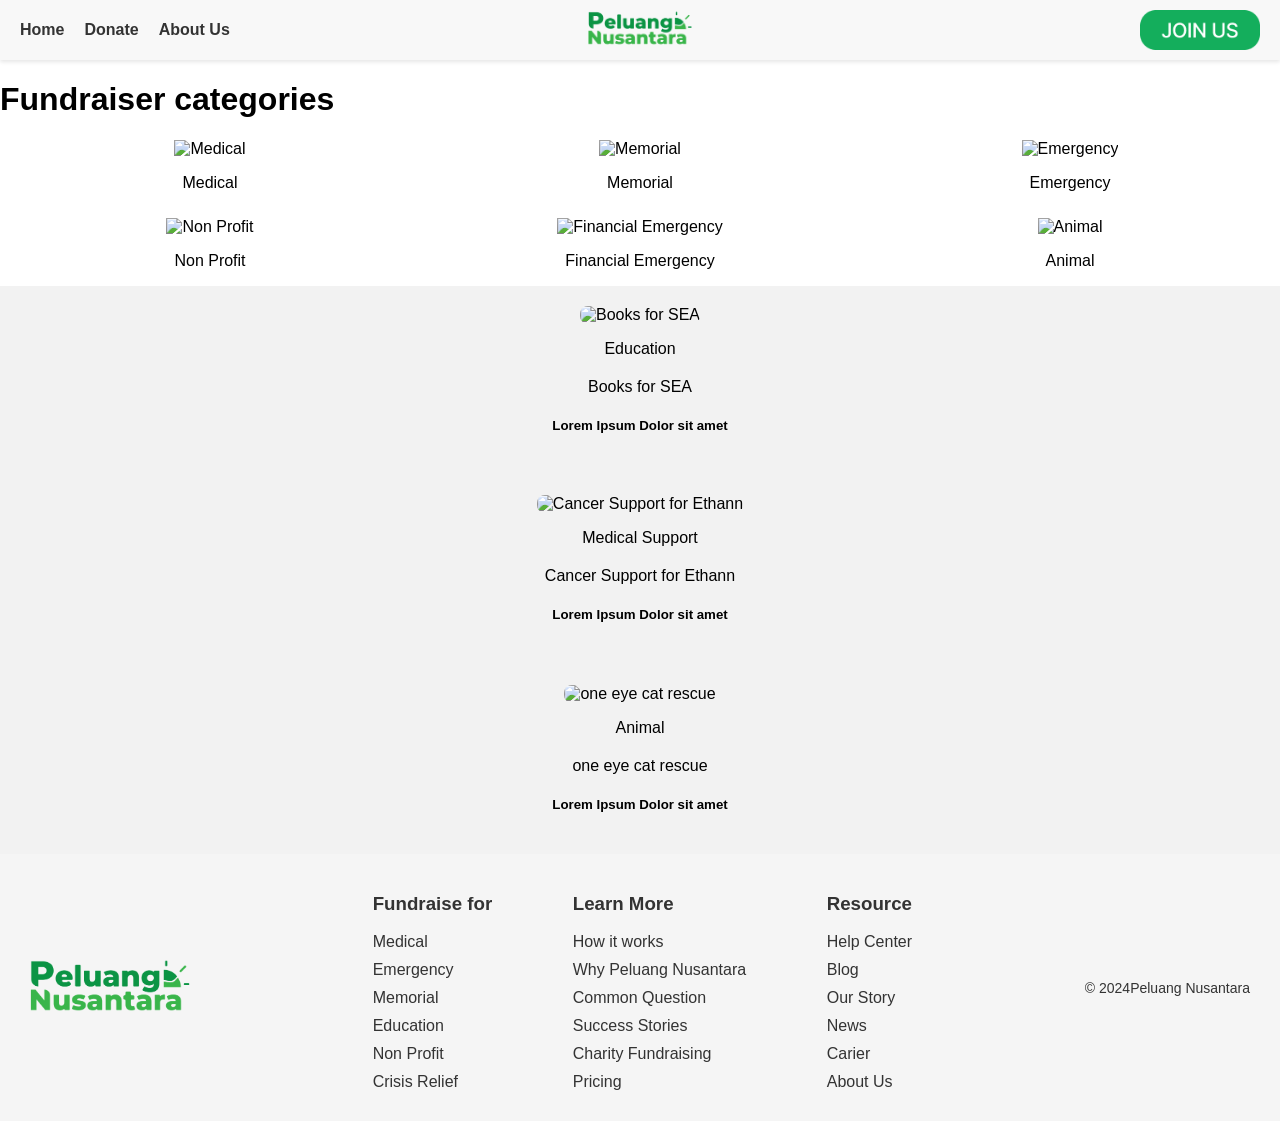
==== html/donationmenu.html @ ef3d56e9 "html pt 2" ====
<!DOCTYPE html>
<html lang="en">

<head>
  <meta charset="UTF-8">
  <meta name="viewport" content="width=device-width, initial-scale=1.0">
  <title>Donation Menu</title>
  <link rel="stylesheet" href="../css/navbar.css">
  <link rel="stylesheet" href="../css/donationmenu.css">
  <link rel="stylesheet" href="../css/footer-atass.css">
  <link rel="stylesheet" href="../css/footer-bawah.css">
</head>

<body>
  <header>
    <nav>
      <ul>
        <li><a href="../html/home.html">Home</a></li>
        <li><a href="../html/donationmenu.html">Donate</a></li>
        <li><a href="#">About Us</a></li>
        <!-- <li><a href="#">Contact</a></li> -->
      </ul>
    </nav>
    <div class="mylogo"><img src="../assets/logo.png" alt=""></div>
    <a href="../html/register.html" class="joinuss"><img src="../assets/join-us.png" alt=""></a>
  </header>
  <h1>Fundraiser categories</h1>
  <div class="grid-container">
    <div class="grid-item">
      <img src="https://i.imgur.com/l2uK05x.jpg" alt="Medical">
      <p>Medical</p>
    </div>
    <div class="grid-item">
      <img src="https://i.imgur.com/1Dq2t0M.jpg" alt="Memorial">
      <p>Memorial</p>
    </div>
    <div class="grid-item">
      <img src="https://i.imgur.com/5W7n5Qj.jpg" alt="Emergency">
      <p>Emergency</p>
    </div>
    <div class="grid-item">
      <img src="https://i.imgur.com/2W4L2oW.jpg" alt="Non Profit">
      <p>Non Profit</p>
    </div>
    <div class="grid-item">
      <img src="https://i.imgur.com/wT61q2d.jpg" alt="Financial Emergency">
      <p>Financial Emergency</p>
    </div>
    <div class="grid-item">
      <img src="https://i.imgur.com/y648w6A.jpg" alt="Animal">
      <p>Animal</p>
    </div>
  </div>
  <div class="container">
    <div class="section">
      <img src="https://www.pinterest.com/pin/305963368438041271/" alt="Books for SEA">
      <p>Education</p>
      <p>Books for SEA</p>
      <h5>Lorem Ipsum Dolor sit amet</h5>
    </div>
    <div class="section">
      <img src="https://www.vergara.law/wp-content/uploads/2020/11/immigration.png" alt="Cancer Support for Ethann">
      <p>Medical Support</p>
      <p>Cancer Support for Ethann</p>
      <h5>Lorem Ipsum Dolor sit amet</h5>
    </div>
    <div class="section">
      <img
        src="https://i0.wp.com/zenkittyworld.com/wp-content/uploads/2023/12/pexels-engin-akyurt-14096854.jpg?w=1280&ssl=1"
        alt="one eye cat rescue">
      <p>Animal</p>
      <p>one eye cat rescue</p>
      <h5>Lorem Ipsum Dolor sit amet</h5>
    </div>
  </div>
  <footer class="footer">
    <div class="footer-logo">
      <div class="mylogo-footer"><img src="../assets/logo.png" alt="Peluang Nusantara Logo"></div>
    </div>
    <div class="footer-nav">
      <div>
        <h3>Fundraise for</h3>
        <ul>
          <li><a href="#">Medical</a></li>
          <li><a href="#">Emergency</a></li>
          <li><a href="#">Memorial</a></li>
          <li><a href="#">Education</a></li>
          <li><a href="#">Non Profit</a></li>
          <li><a href="#">Crisis Relief</a></li>
        </ul>
      </div>
      <div>
        <h3>Learn More</h3>
        <ul>
          <li><a href="#">How it works</a></li>
          <li><a href="#">Why Peluang Nusantara</a></li>
          <li><a href="#">Common Question</a></li>
          <li><a href="#">Success Stories</a></li>
          <li><a href="#">Charity Fundraising</a></li>
          <li><a href="#">Pricing</a></li>
        </ul>
      </div>
      <div>
        <h3>Resource</h3>
        <ul>
          <li><a href="#">Help Center</a></li>
          <li><a href="#">Blog</a></li>
          <li><a href="#">Our Story</a></li>
          <li><a href="#">News</a></li>
          <li><a href="#">Carier</a></li>
          <li><a href="#">About Us</a></li>
        </ul>
      </div>
    </div>
    <div class="footer-links">
      <a href="#">© 2024Peluang Nusantara</a>
      <!-- <a href="#">Terms</a>
      <a href="#">Privacy Notice</a>
      <a href="#">Legal</a>
      <a href="#">Accessibility Statement</a>
      <a href="#">Your Privacy Cookies</a> -->
    </div>
  </footer>
</body>

</html>
---- css/navbar.css ----
body {
  margin: 0;
  font-family: sans-serif;
}

header {
  display: flex;
  justify-content: space-between;
  align-items: center;
  padding: 10px 20px;
  background-color: #f8f8f8;
  box-shadow: 0px 2px 4px rgba(0, 0, 0, 0.1);
}

nav ul {
  display: flex;
  list-style-type: none;
  padding: 0;
  margin: 0;
}

nav ul li {
  margin-right: 20px;
}

nav ul li a {
  text-decoration: none;
  color: #333;
  font-weight: bold;
  transition: color 0.3s ease;
}

nav ul li a:hover {
  color: #007BFF;
}

.mylogo {
  position: absolute;
  left: 50%;
  transform: translateX(-50%);
}

.mylogo img {
  max-height: 50px;
}

.joinuss {
  display: flex;
  align-items: center;
}

.joinuss img {
  max-height: 40px;
  transition: transform 0.3s ease;
}

.joinuss img:hover {
  transform: scale(1.1);
}
---- css/donationmenu.css ----
body {
    font-family: sans-serif;
}
  
.grid-container {
    display: grid;
    grid-template-columns: repeat(3, 1fr);
    gap: 10px;  
}
  
.grid-item {
    text-align: center;
}
  
img {
    max-width: 100%;
    height: auto;
}

.container {
    display: flex;
    flex-direction: column;
    align-items: center;
  }

  .section {
    width: 100%;
    padding: 20px;
    text-align: center;
    background-color: #f2f2f2;
  }

  .section img {
    width: 100%;
    height: auto;
    border-radius: 8px;
  }

  .section h2 {
    margin-top: 10px;
    margin-bottom: 5px;
  }

  .section p {
    margin-bottom: 20px;
  }

  .button {
    background-color: #4CAF50;
    color: white;
    padding: 10px 20px;
    border: none;
    border-radius: 4px;
    cursor: pointer;
  }

  .button:hover {
    background-color: #45a049;
  }
---- css/footer-atass.css ----
.footer {
    display: flex;
    justify-content: space-between;
    align-items: center;
    padding: 20px;
    background-color: #f5f5f5;
    color: #333;
}

.footer-logo {
    display: flex;
    align-items: center;
}

.footer-logo img {
    width: 180px;
    height: auto;
    margin-right: 10px;
}

.footer-nav {
    display: flex;
    justify-content: space-around;
    width: 50%;
}

.footer-nav ul {
    list-style: none;
    padding: 0;
    margin: 0;
}

.footer-nav li {
    margin-bottom: 10px;
}

.footer-nav a {
    color: #333;
    text-decoration: none;
}

.footer-nav a:hover {
    text-decoration: underline;
}
---- css/footer-bawah.css ----
/* Footer Links */
.footer-links {
  display: flex;
  justify-content: space-between;
  align-items: center;
  margin-top: 20px;
  margin-bottom: 20px;
}

.footer-links a {
  color: #333;
  text-decoration: none;
  font-size: 14px;
  font-weight: 400;
  margin: -10px 10px;
}

.footer-links a:hover {
  text-decoration: underline;
}
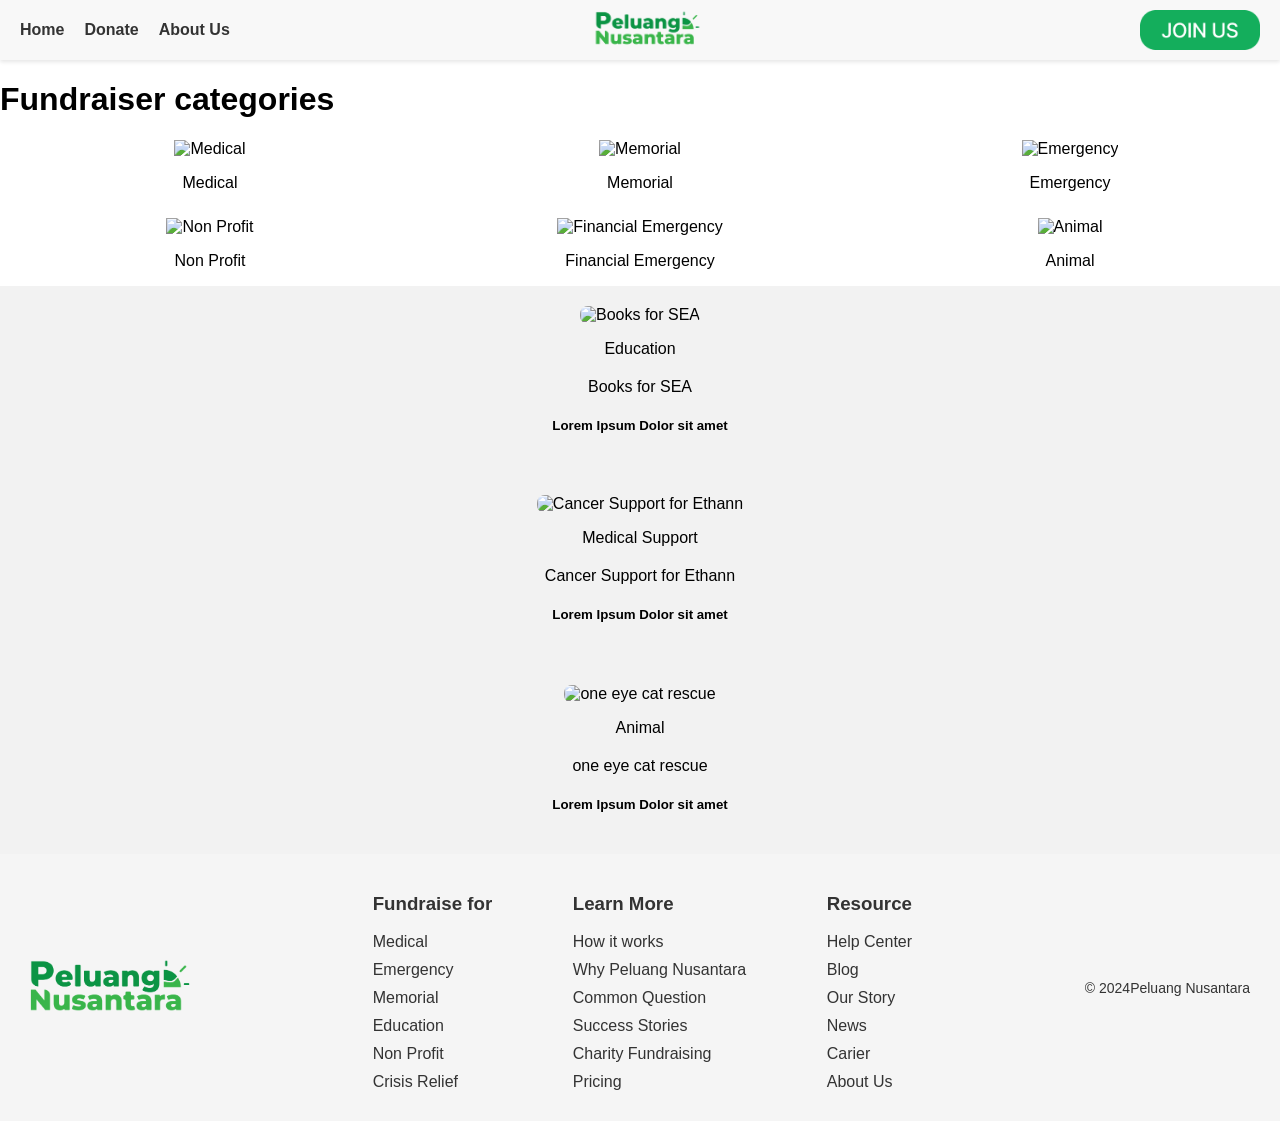
==== commit 09a3f1a2: "Update: Added More Routings to Make Navigations Easier" ====
--- a/html/donationmenu.html
+++ b/html/donationmenu.html
@@ -21,7 +21,9 @@
         <!-- <li><a href="#">Contact</a></li> -->
       </ul>
     </nav>
-    <div class="mylogo"><img src="../assets/logo.png" alt=""></div>
+    <a href="../html/home.html">
+      <div class="mylogo"><img src="../assets/logo.png" alt=""></div>
+    </a>
     <a href="../html/register.html" class="joinuss"><img src="../assets/join-us.png" alt=""></a>
   </header>
   <h1>Fundraiser categories</h1>
@@ -81,12 +83,12 @@
       <div>
         <h3>Fundraise for</h3>
         <ul>
-          <li><a href="#">Medical</a></li>
-          <li><a href="#">Emergency</a></li>
-          <li><a href="#">Memorial</a></li>
-          <li><a href="#">Education</a></li>
-          <li><a href="#">Non Profit</a></li>
-          <li><a href="#">Crisis Relief</a></li>
+          <li><a href="../html/donationinti.html">Medical</a></li>
+          <li><a href="../html/donationinti.html">Emergency</a></li>
+          <li><a href="../html/donationinti.html">Memorial</a></li>
+          <li><a href="../html/donationinti.html">Education</a></li>
+          <li><a href="../html/donationinti.html">Non Profit</a></li>
+          <li><a href="../html/donationinti.html">Crisis Relief</a></li>
         </ul>
       </div>
       <div>
--- a/css/navbar.css
+++ b/css/navbar.css
@@ -36,8 +36,9 @@
 
 .mylogo {
   position: absolute;
-  left: 50%;
+  left: 46%;
   transform: translateX(-50%);
+  transform: translateY(-50%);
 }
 
 .mylogo img {
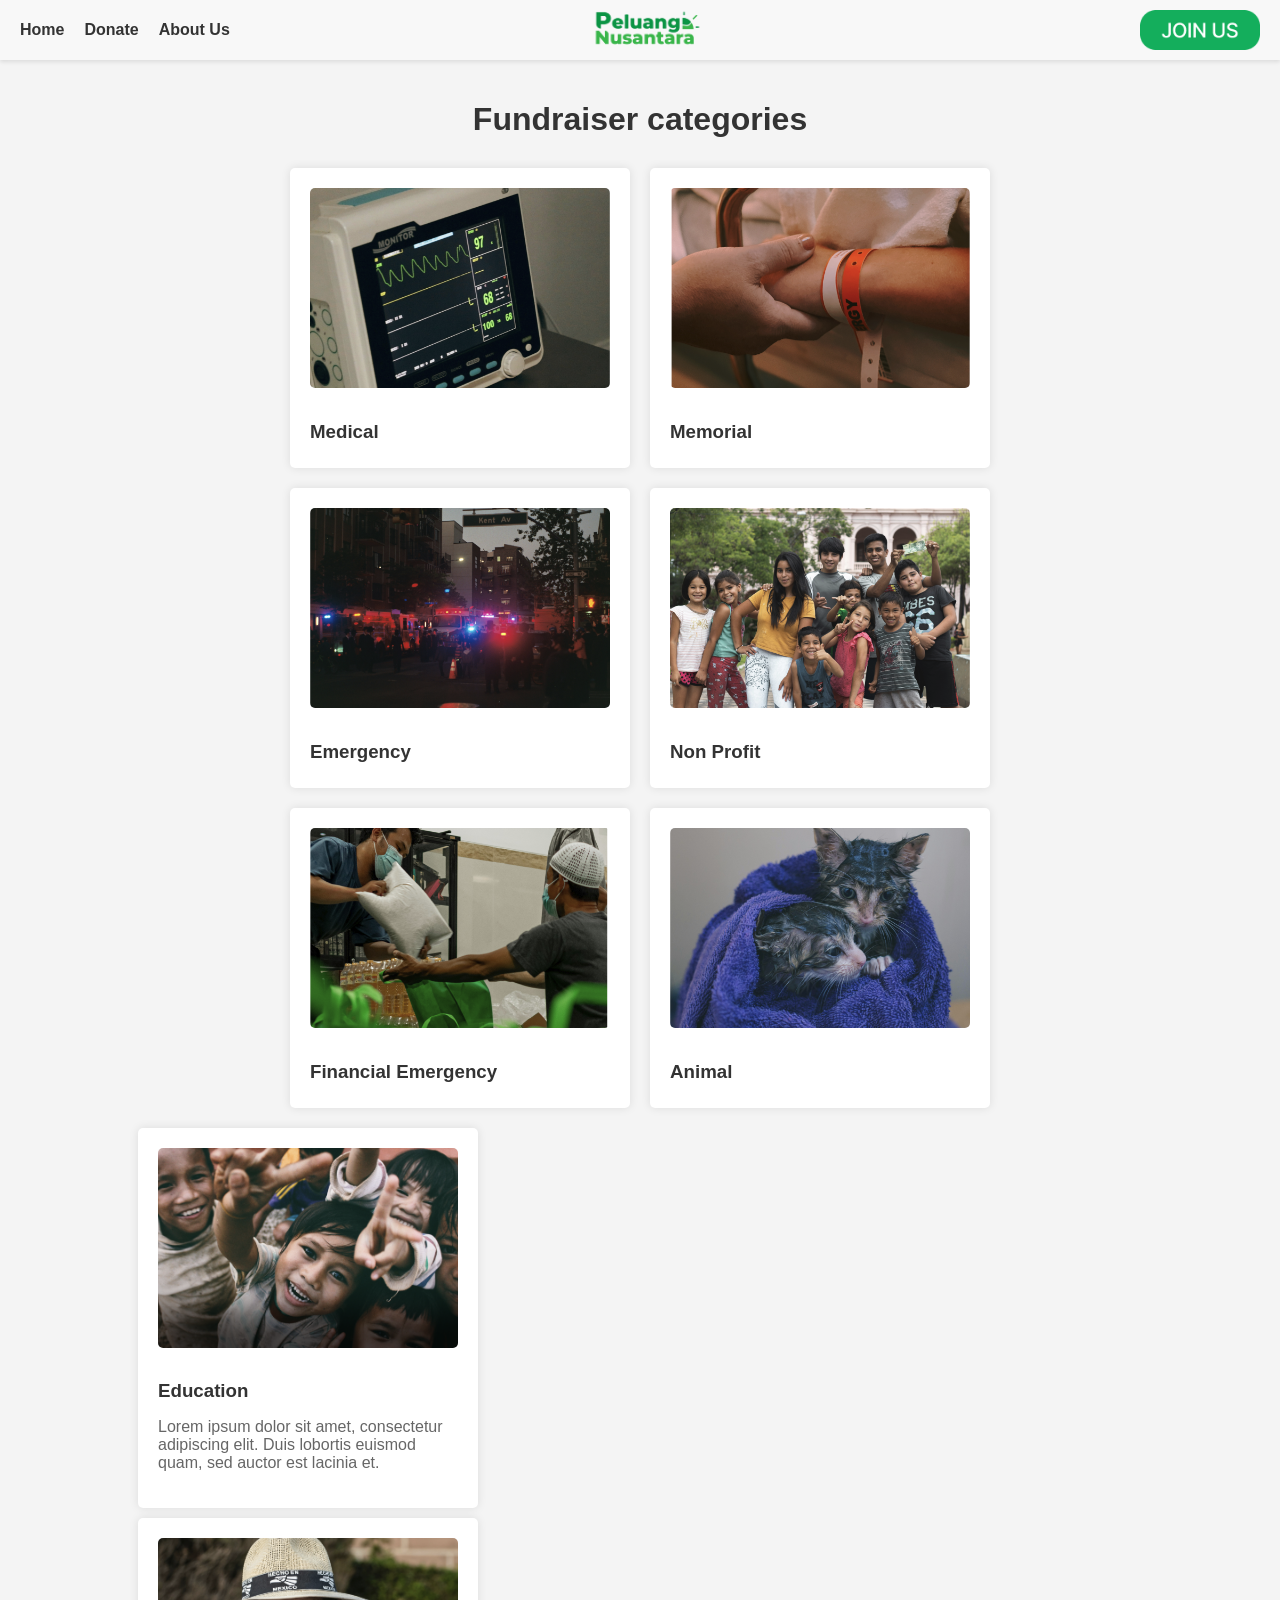
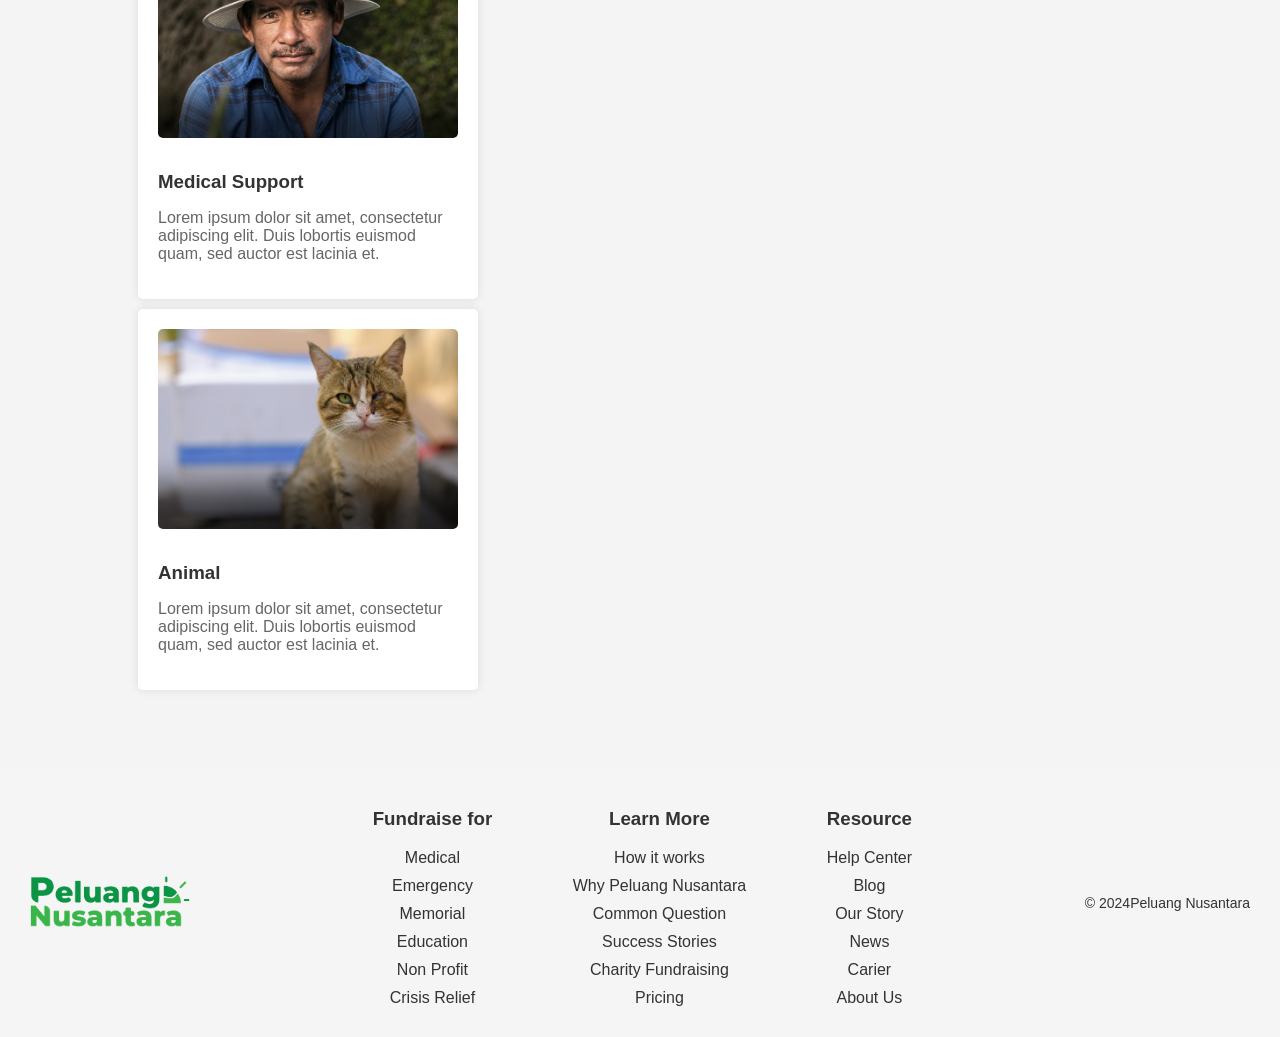
==== commit 49c1fcc0: "Update: added donation pages" ====
--- a/html/donationmenu.html
+++ b/html/donationmenu.html
@@ -1,10 +1,10 @@
 <!DOCTYPE html>
-<html lang="en">
+<html>
 
 <head>
   <meta charset="UTF-8">
   <meta name="viewport" content="width=device-width, initial-scale=1.0">
-  <title>Donation Menu</title>
+  <title>Peluang Nusantara - Home</title>
   <link rel="stylesheet" href="../css/navbar.css">
   <link rel="stylesheet" href="../css/donationmenu.css">
   <link rel="stylesheet" href="../css/footer-atass.css">
@@ -26,55 +26,91 @@
     </a>
     <a href="../html/register.html" class="joinuss"><img src="../assets/join-us.png" alt=""></a>
   </header>
-  <h1>Fundraiser categories</h1>
-  <div class="grid-container">
-    <div class="grid-item">
-      <img src="https://i.imgur.com/l2uK05x.jpg" alt="Medical">
-      <p>Medical</p>
+
+  <div class="container">
+    <h1>Fundraiser categories</h1>
+    <div class="categories">
+      <div class="category">
+        <a href="donationinti.html">
+          <img src="../assets/medical.png" alt="Medical">
+          <h3>Medical</h3>
+          <!-- <p>Lorem ipsum dolor sit amet, consectetur adipiscing elit. Duis lobortis euismod quam, sed auctor est lacinia
+            et.</p> -->
+        </a>
+      </div>
+      <div class="category">
+        <a href="donationinti.html">
+          <img src="../assets/memorial.png" alt="Memorial">
+          <h3>Memorial</h3>
+          <!-- <p>Lorem ipsum dolor sit amet, consectetur adipiscing elit. Duis lobortis euismod quam, sed auctor est lacinia
+            et.</p> -->
+        </a>
+      </div>
+      <div class="category">
+        <a href="donationinti.html">
+          <img src="../assets/emergency.png" alt="Emergency">
+          <h3>Emergency</h3>
+          <!-- <p>Lorem ipsum dolor sit amet, consectetur adipiscing elit. Duis lobortis euismod quam, sed auctor est lacinia
+            et.</p> -->
+        </a>
+      </div>
+      <div class="category">
+        <a href="donationinti.html">
+          <img src="../assets/nonprofit.png" alt="Non Profit">
+          <h3>Non Profit</h3>
+          <!-- <p>Lorem ipsum dolor sit amet, consectetur adipiscing elit. Duis lobortis euismod quam, sed auctor est lacinia
+            et.</p> -->
+        </a>
+      </div>
+      <div class="category">
+        <a href="donationinti.html">
+          <img src="../assets/finanEmer.png" alt="Financial Emergency">
+          <h3>Financial Emergency</h3>
+          <!-- <p>Lorem ipsum dolor sit amet, consectetur adipiscing elit. Duis lobortis euismod quam, sed auctor est lacinia
+            et.</p> -->
+        </a>
+      </div>
+      <div class="category">
+        <a href="donationinti.html">
+          <img src="../assets/animal.png" alt="Animal">
+          <h3>Animal</h3>
+          <!-- <p>Lorem ipsum dolor sit amet, consectetur adipiscing elit. Duis lobortis euismod quam, sed auctor est lacinia
+            et.</p> -->
+        </a>
+      </div>
     </div>
-    <div class="grid-item">
-      <img src="https://i.imgur.com/1Dq2t0M.jpg" alt="Memorial">
-      <p>Memorial</p>
-    </div>
-    <div class="grid-item">
-      <img src="https://i.imgur.com/5W7n5Qj.jpg" alt="Emergency">
-      <p>Emergency</p>
-    </div>
-    <div class="grid-item">
-      <img src="https://i.imgur.com/2W4L2oW.jpg" alt="Non Profit">
-      <p>Non Profit</p>
-    </div>
-    <div class="grid-item">
-      <img src="https://i.imgur.com/wT61q2d.jpg" alt="Financial Emergency">
-      <p>Financial Emergency</p>
-    </div>
-    <div class="grid-item">
-      <img src="https://i.imgur.com/y648w6A.jpg" alt="Animal">
-      <p>Animal</p>
+
+    <div class="lower-container">
+      <div class="category">
+        <a href="information.html">
+          <img src="../assets/education.png" alt="Education">
+          <h3>Education</h3>
+          <p>Lorem ipsum dolor sit amet, consectetur adipiscing elit. Duis lobortis euismod quam, sed auctor est lacinia
+            et.
+          </p>
+        </a>
+      </div>
+      <div class="category">
+        <a href="information.html">
+          <img src="../assets/medSup.png" alt="Medical Support">
+          <h3>Medical Support</h3>
+          <p>Lorem ipsum dolor sit amet, consectetur adipiscing elit. Duis lobortis euismod quam, sed auctor est lacinia
+            et.
+          </p>
+        </a>
+      </div>
+      <div class="category">
+        <a href="information.html">
+          <img src="../assets/oneEyeCat.png" alt="Animal one eye cat rescue">
+          <h3>Animal</h3>
+          <p>Lorem ipsum dolor sit amet, consectetur adipiscing elit. Duis lobortis euismod quam, sed auctor est lacinia
+            et.
+          </p>
+        </a>
+      </div>
     </div>
   </div>
-  <div class="container">
-    <div class="section">
-      <img src="https://www.pinterest.com/pin/305963368438041271/" alt="Books for SEA">
-      <p>Education</p>
-      <p>Books for SEA</p>
-      <h5>Lorem Ipsum Dolor sit amet</h5>
-    </div>
-    <div class="section">
-      <img src="https://www.vergara.law/wp-content/uploads/2020/11/immigration.png" alt="Cancer Support for Ethann">
-      <p>Medical Support</p>
-      <p>Cancer Support for Ethann</p>
-      <h5>Lorem Ipsum Dolor sit amet</h5>
-    </div>
-    <div class="section">
-      <img
-        src="https://i0.wp.com/zenkittyworld.com/wp-content/uploads/2023/12/pexels-engin-akyurt-14096854.jpg?w=1280&ssl=1"
-        alt="one eye cat rescue">
-      <p>Animal</p>
-      <p>one eye cat rescue</p>
-      <h5>Lorem Ipsum Dolor sit amet</h5>
-    </div>
-  </div>
+
   <footer class="footer">
     <div class="footer-logo">
       <div class="mylogo-footer"><img src="../assets/logo.png" alt="Peluang Nusantara Logo"></div>
@@ -117,10 +153,10 @@
     <div class="footer-links">
       <a href="#">© 2024Peluang Nusantara</a>
       <!-- <a href="#">Terms</a>
-      <a href="#">Privacy Notice</a>
-      <a href="#">Legal</a>
-      <a href="#">Accessibility Statement</a>
-      <a href="#">Your Privacy Cookies</a> -->
+            <a href="#">Privacy Notice</a>
+            <a href="#">Legal</a>
+            <a href="#">Accessibility Statement</a>
+            <a href="#">Your Privacy Cookies</a> -->
     </div>
   </footer>
 </body>
--- a/css/donationmenu.css
+++ b/css/donationmenu.css
@@ -1,59 +1,109 @@
 body {
-    font-family: sans-serif;
-}
-  
-.grid-container {
-    display: grid;
-    grid-template-columns: repeat(3, 1fr);
-    gap: 10px;  
-}
-  
-.grid-item {
-    text-align: center;
-}
-  
-img {
-    max-width: 100%;
-    height: auto;
+  font-family: Arial, Helvetica, sans-serif;
+  background-color: #f4f4f4;
 }
 
 .container {
-    display: flex;
-    flex-direction: column;
-    align-items: center;
-  }
+  width: 80%;
+  margin: 0 auto;
+  padding: 20px;
+}
 
-  .section {
-    width: 100%;
-    padding: 20px;
-    text-align: center;
-    background-color: #f2f2f2;
-  }
+h1 {
+  text-align: center;
+  margin-bottom: 20px;
+  color: #333;
+}
 
-  .section img {
-    width: 100%;
-    height: auto;
-    border-radius: 8px;
-  }
+.categories {
+  display: flex;
+  justify-content: center;
+  flex-wrap: wrap;
+}
 
-  .section h2 {
-    margin-top: 10px;
-    margin-bottom: 5px;
-  }
+.category {
+  width: 300px;
+  margin: 10px;
+  padding: 20px;
+  background-color: #fff;
+  border-radius: 5px;
+  box-shadow: 0px 0px 10px rgba(0, 0, 0, 0.1);
+}
 
-  .section p {
-    margin-bottom: 20px;
-  }
+.category img {
+  width: 100%;
+  height: 200px;
+  object-fit: cover;
+  border-radius: 5px;
+  margin-bottom: 10px;
+}
 
-  .button {
-    background-color: #4CAF50;
-    color: white;
-    padding: 10px 20px;
-    border: none;
-    border-radius: 4px;
-    cursor: pointer;
-  }
+.category h3 {
+  margin-bottom: 5px;
+  color: #333;
+}
 
-  .button:hover {
-    background-color: #45a049;
-  }+.category a {
+  text-decoration: none;
+}
+
+.category p {
+  color: #666;
+}
+
+.button {
+  display: block;
+  width: 150px;
+  padding: 10px;
+  margin: 20px auto;
+  background-color: #008CBA;
+  color: #fff;
+  text-align: center;
+  text-decoration: none;
+  display: inline-block;
+  font-size: 16px;
+  border-radius: 5px;
+}
+
+.button:hover {
+  background-color: #0077cc;
+}
+
+footer {
+  background-color: #333;
+  color: #fff;
+  padding: 20px;
+  text-align: center;
+  margin-top: 50px;
+}
+
+footer a {
+  color: #fff;
+  text-decoration: none;
+}
+
+footer a:hover {
+  text-decoration: underline;
+}
+
+.logo {
+  display: inline-block;
+  margin-right: 20px;
+}
+
+.nav {
+  display: flex;
+  justify-content: flex-end;
+  align-items: center;
+  margin-bottom: 20px;
+}
+
+.nav a {
+  color: #fff;
+  text-decoration: none;
+  margin-left: 20px;
+}
+
+.nav a:hover {
+  text-decoration: underline;
+}
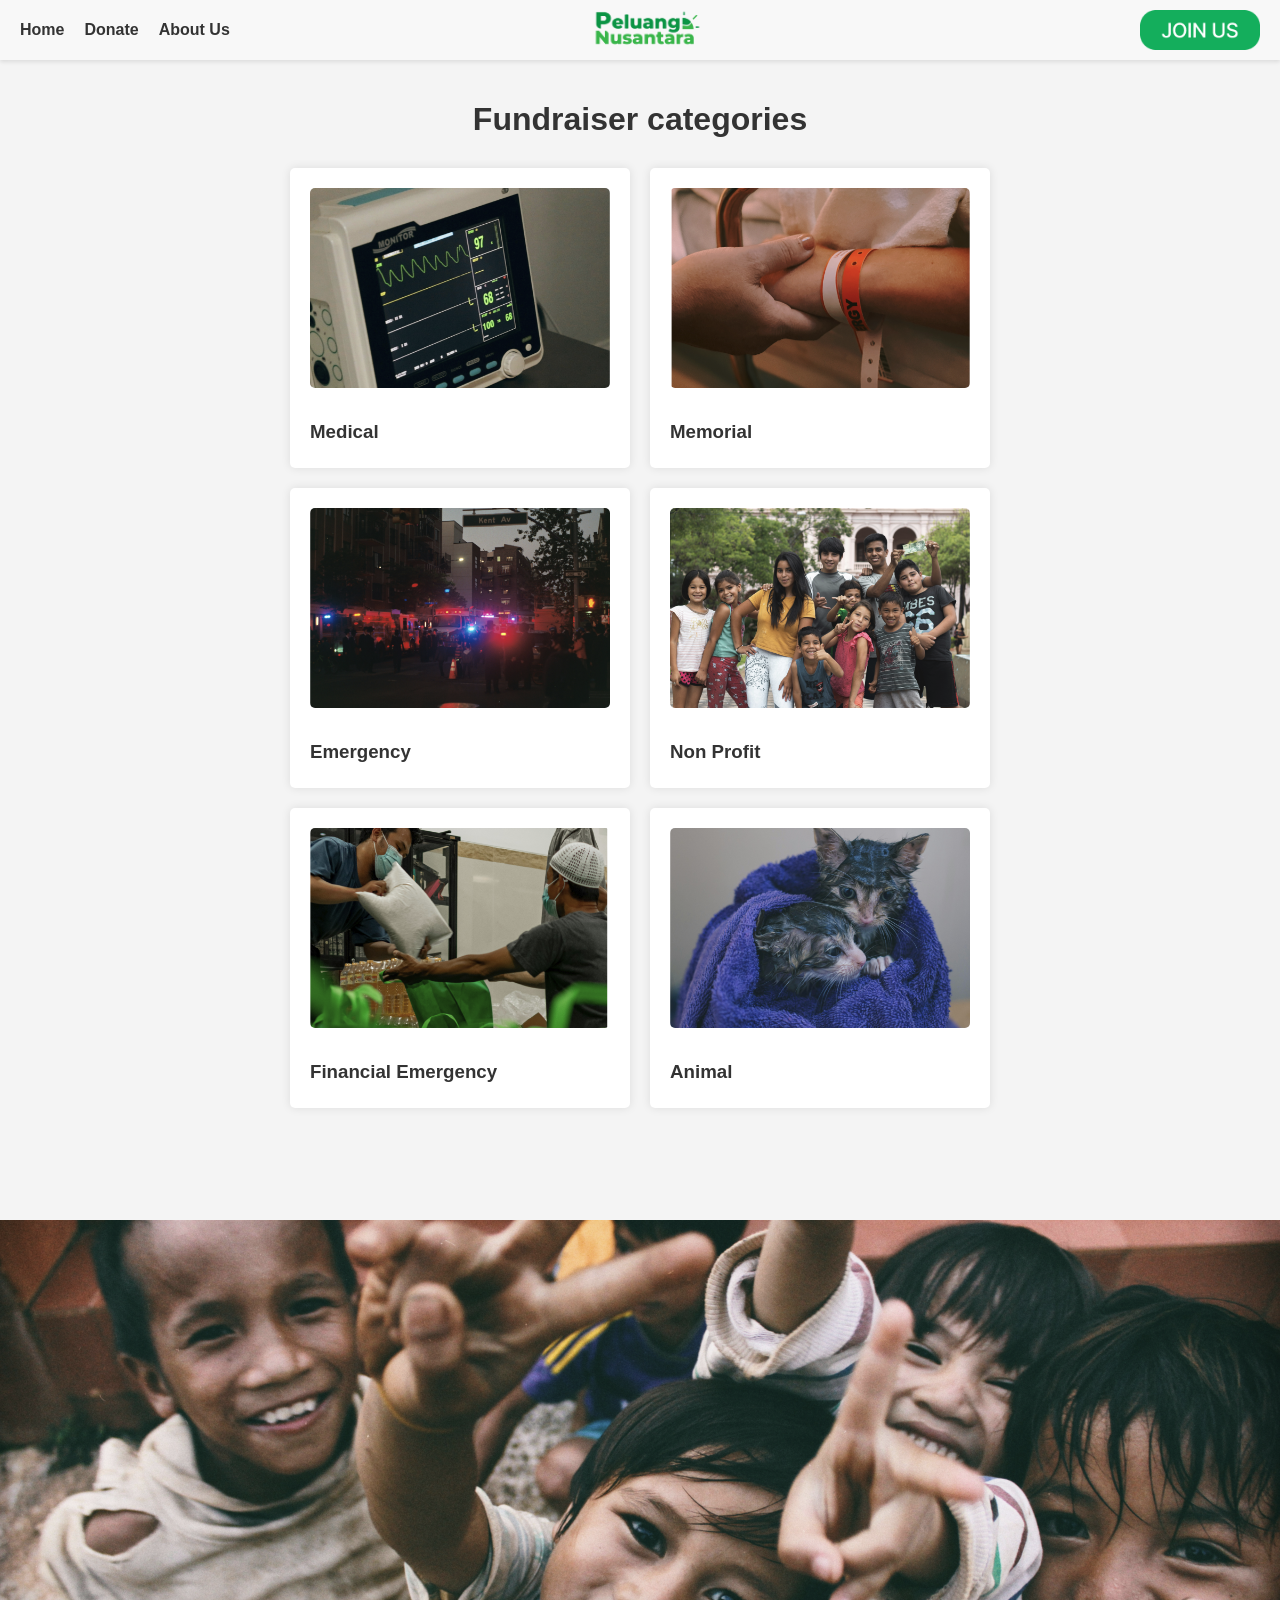
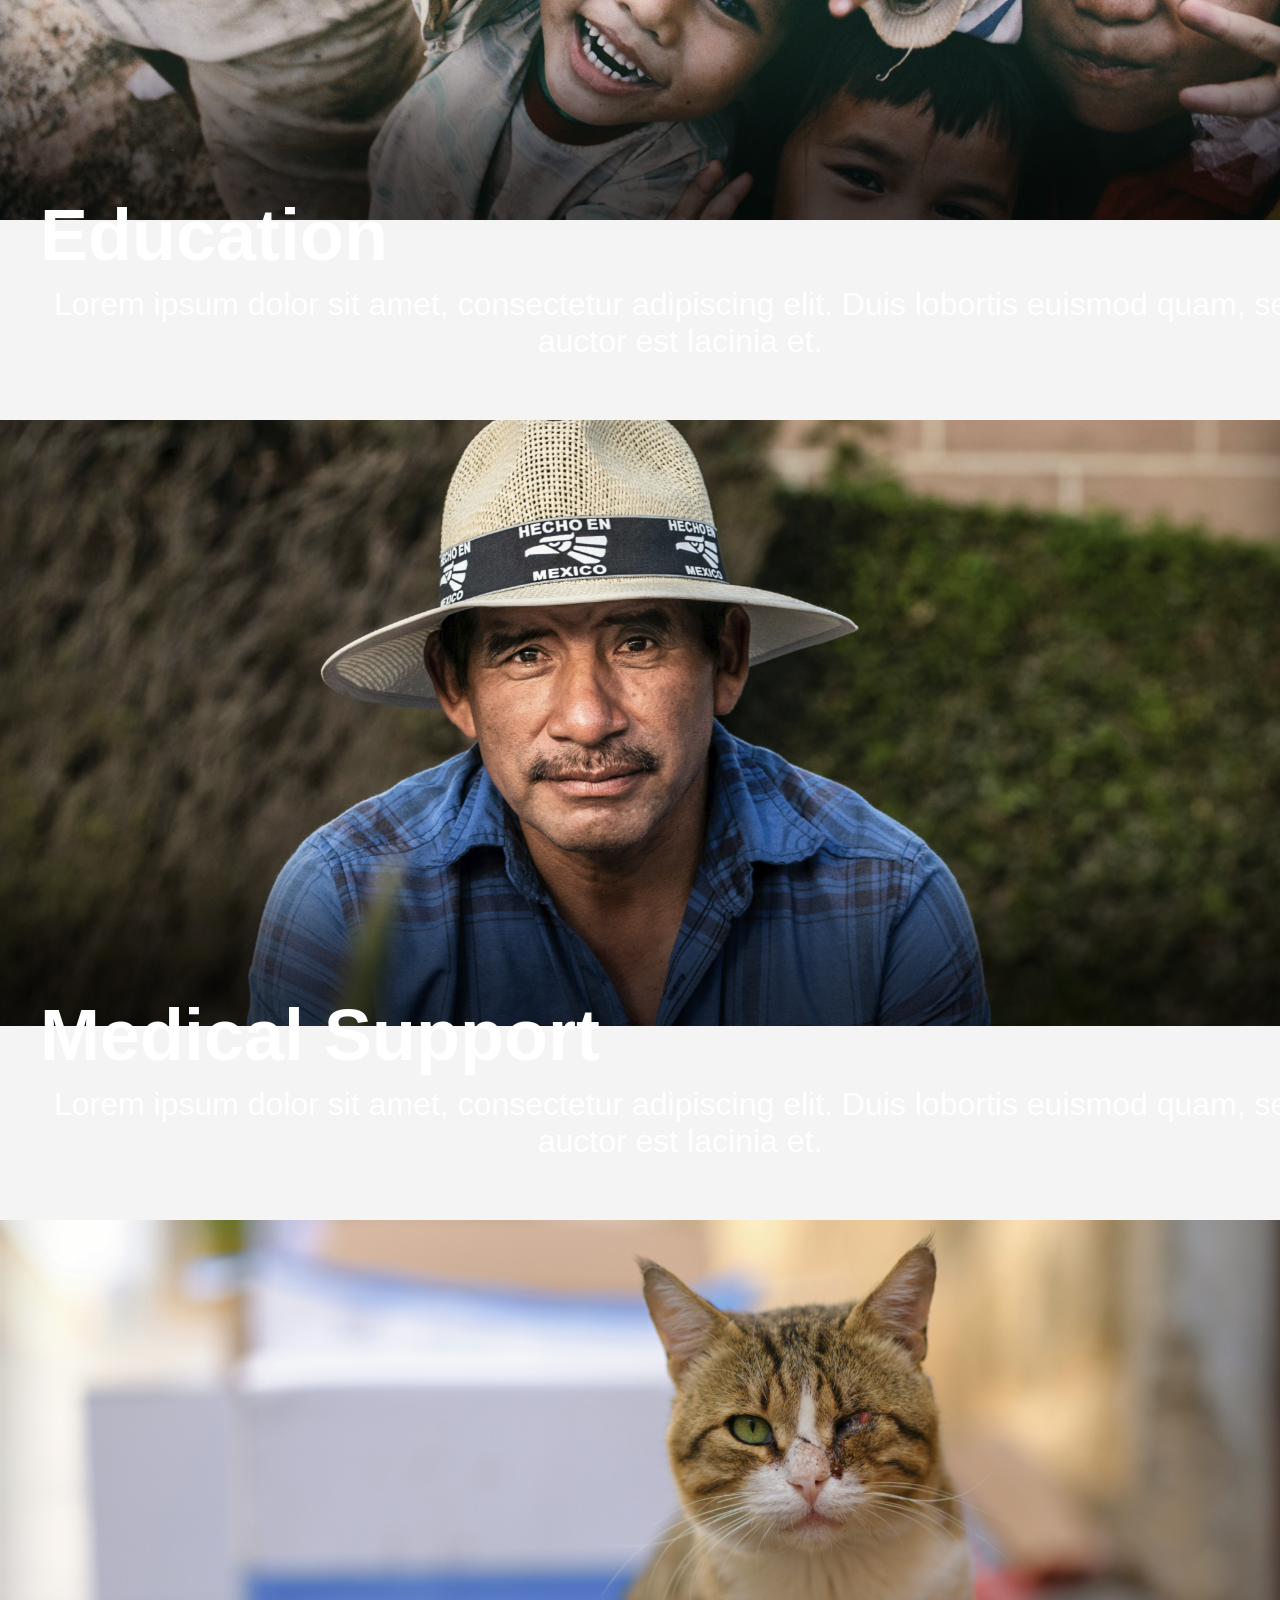
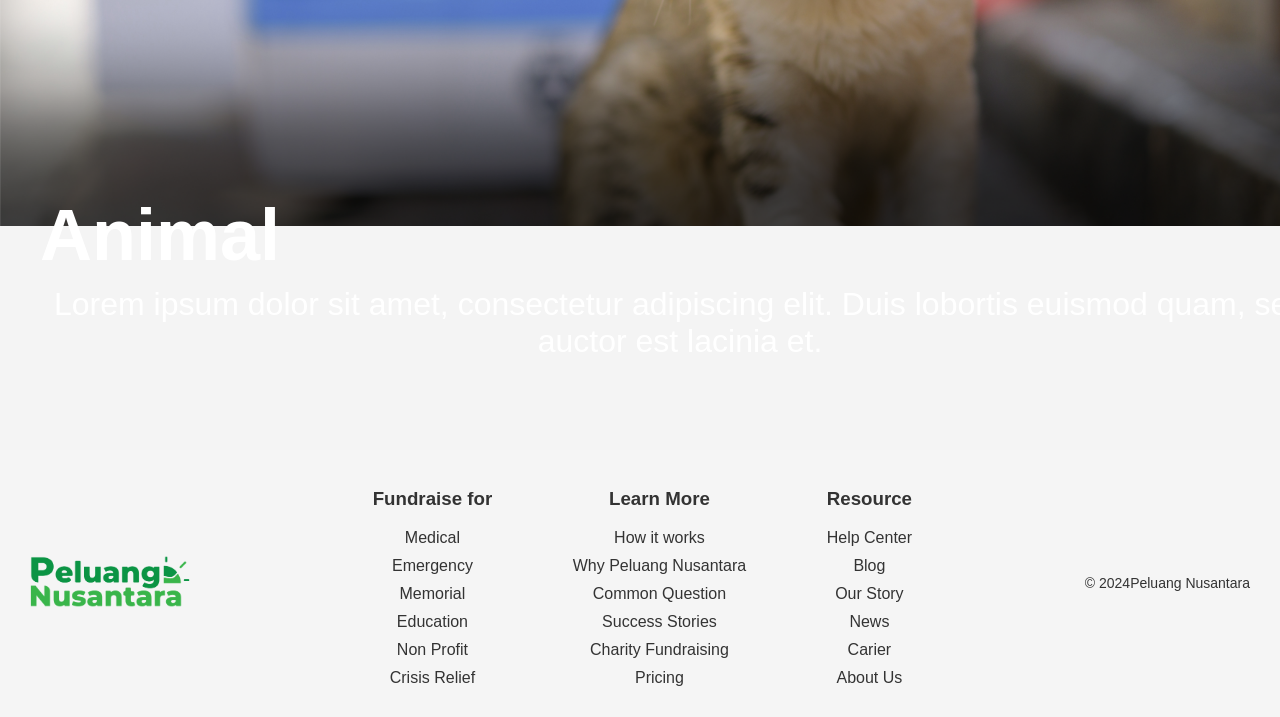
==== commit 4e402803: "Update: polishing the websites look" ====
--- a/html/donationmenu.html
+++ b/html/donationmenu.html
@@ -79,35 +79,41 @@
         </a>
       </div>
     </div>
+  </div>
 
-    <div class="lower-container">
-      <div class="category">
-        <a href="information.html">
-          <img src="../assets/education.png" alt="Education">
+  <div class="lower-container">
+    <div class="lower-category">
+      <a href="information.html">
+        <img src="../assets/education.png" alt="Education">
+        <div class="overlay">
           <h3>Education</h3>
           <p>Lorem ipsum dolor sit amet, consectetur adipiscing elit. Duis lobortis euismod quam, sed auctor est lacinia
             et.
           </p>
-        </a>
-      </div>
-      <div class="category">
-        <a href="information.html">
-          <img src="../assets/medSup.png" alt="Medical Support">
+        </div>
+      </a>
+    </div>
+    <div class="lower-category">
+      <a href="information.html">
+        <img src="../assets/medSup.png" alt="Medical Support">
+        <div class="overlay">
           <h3>Medical Support</h3>
           <p>Lorem ipsum dolor sit amet, consectetur adipiscing elit. Duis lobortis euismod quam, sed auctor est lacinia
             et.
           </p>
-        </a>
-      </div>
-      <div class="category">
-        <a href="information.html">
-          <img src="../assets/oneEyeCat.png" alt="Animal one eye cat rescue">
+        </div>
+      </a>
+    </div>
+    <div class="lower-category">
+      <a href="information.html">
+        <img src="../assets/oneEyeCat.png" alt="Animal one eye cat rescue">
+        <div class="overlay">
           <h3>Animal</h3>
           <p>Lorem ipsum dolor sit amet, consectetur adipiscing elit. Duis lobortis euismod quam, sed auctor est lacinia
             et.
           </p>
-        </a>
-      </div>
+        </div>
+      </a>
     </div>
   </div>
 
--- a/css/donationmenu.css
+++ b/css/donationmenu.css
@@ -1,12 +1,14 @@
 body {
   font-family: Arial, Helvetica, sans-serif;
   background-color: #f4f4f4;
+  margin: 0;
 }
 
 .container {
   width: 80%;
   margin: 0 auto;
   padding: 20px;
+  max-width: 1081px;
 }
 
 h1 {
@@ -19,6 +21,7 @@
   display: flex;
   justify-content: center;
   flex-wrap: wrap;
+  margin-bottom: 62px;
 }
 
 .category {
@@ -49,6 +52,57 @@
 
 .category p {
   color: #666;
+}
+
+.lower-container {
+  display: block;
+}
+
+.lower-container img {
+  width: 100%;
+  height: 100%;
+  object-fit: cover;
+}
+
+.lower-container a {
+  text-decoration: none;
+  color: inherit;
+  display: block;
+  padding: 20px 0;
+}
+
+.lower-category {
+  position: relative;
+  width: 100%;
+  height: 800px;
+  box-sizing: border-box;
+  overflow: hidden;
+}
+
+.lower-category .overlay {
+  position: absolute;
+  top: 0;
+  left: 0;
+  width: 100%;
+  height: 100%;
+  color: white;
+  display: flex;
+  flex-direction: column;
+  align-items: baseline;
+  justify-content: end;
+  text-align: center;
+  padding: 20px;
+  border-radius: 10px;
+}
+
+.lower-category h3 {
+  margin: 20px 20px 10px;
+  font-size: 4.5rem;
+}
+
+.lower-category p {
+  margin: 0 0 60px;
+  font-size: 2rem;
 }
 
 .button {
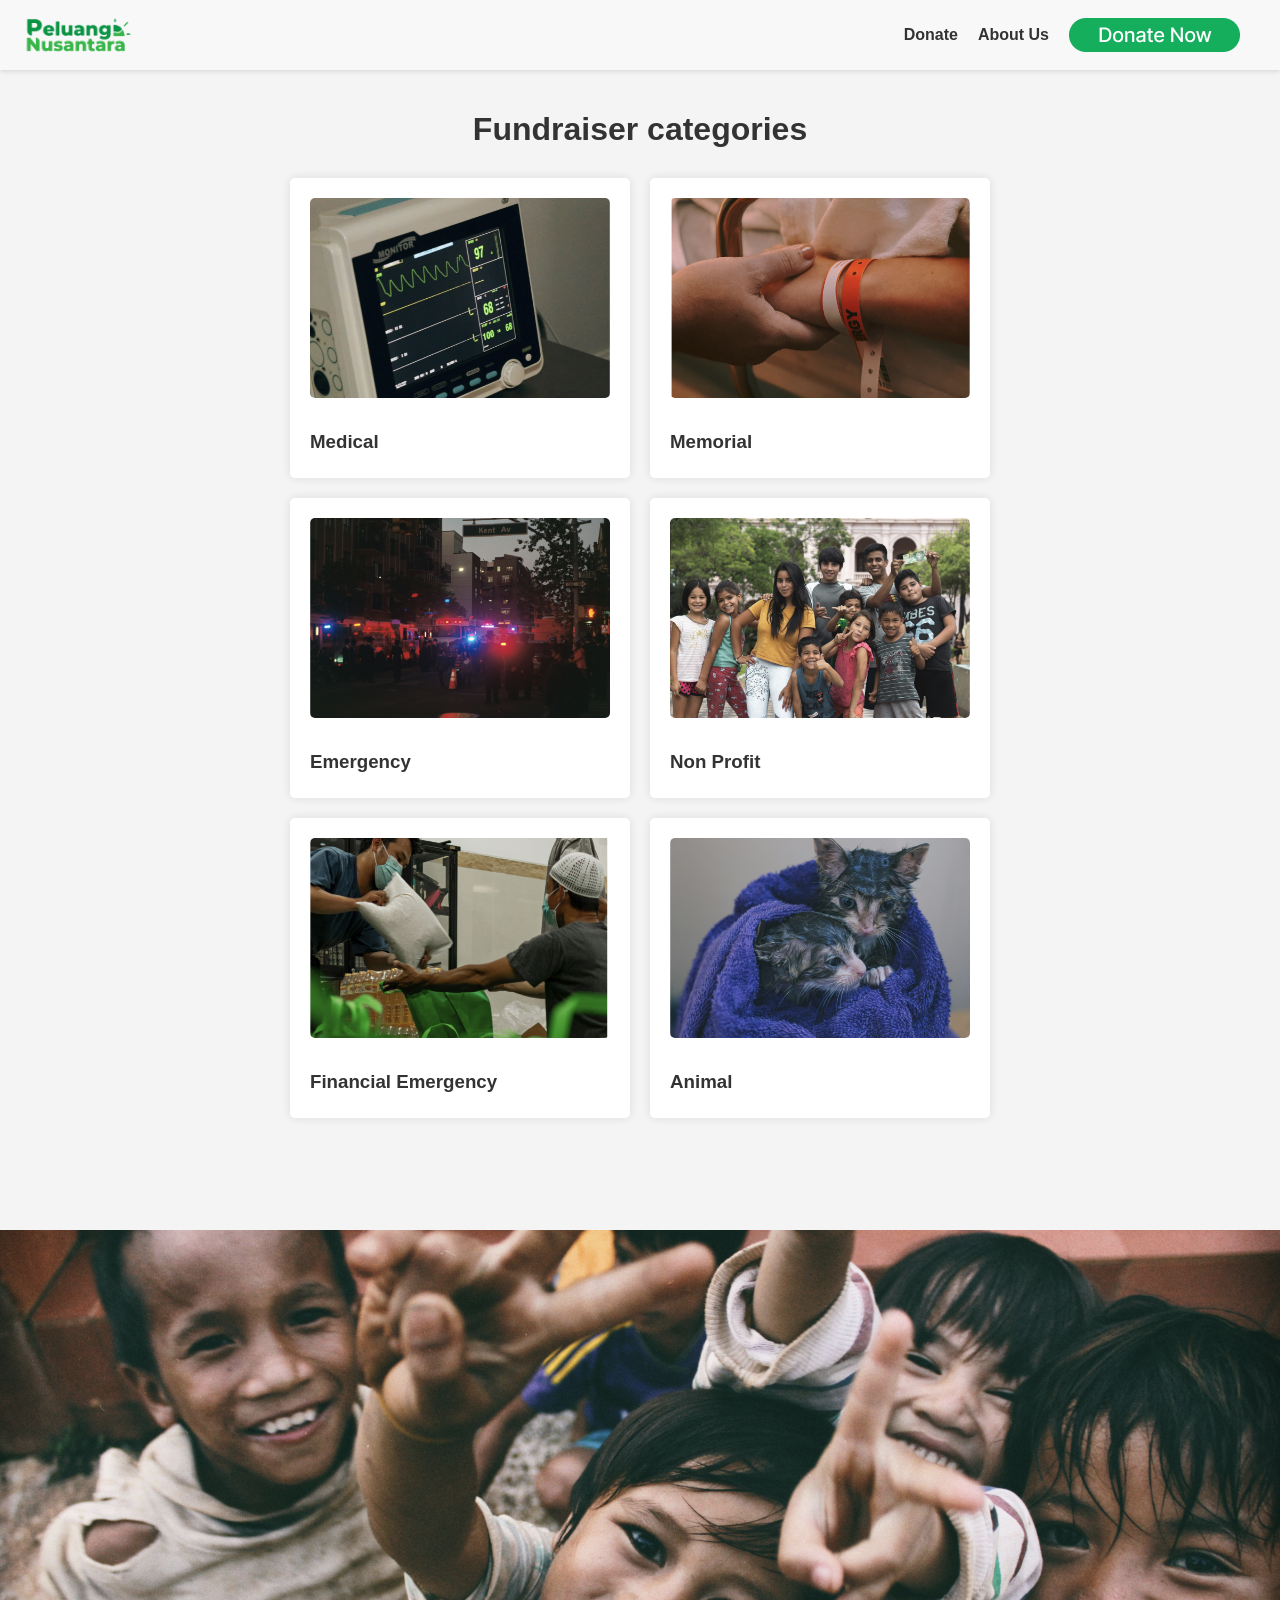
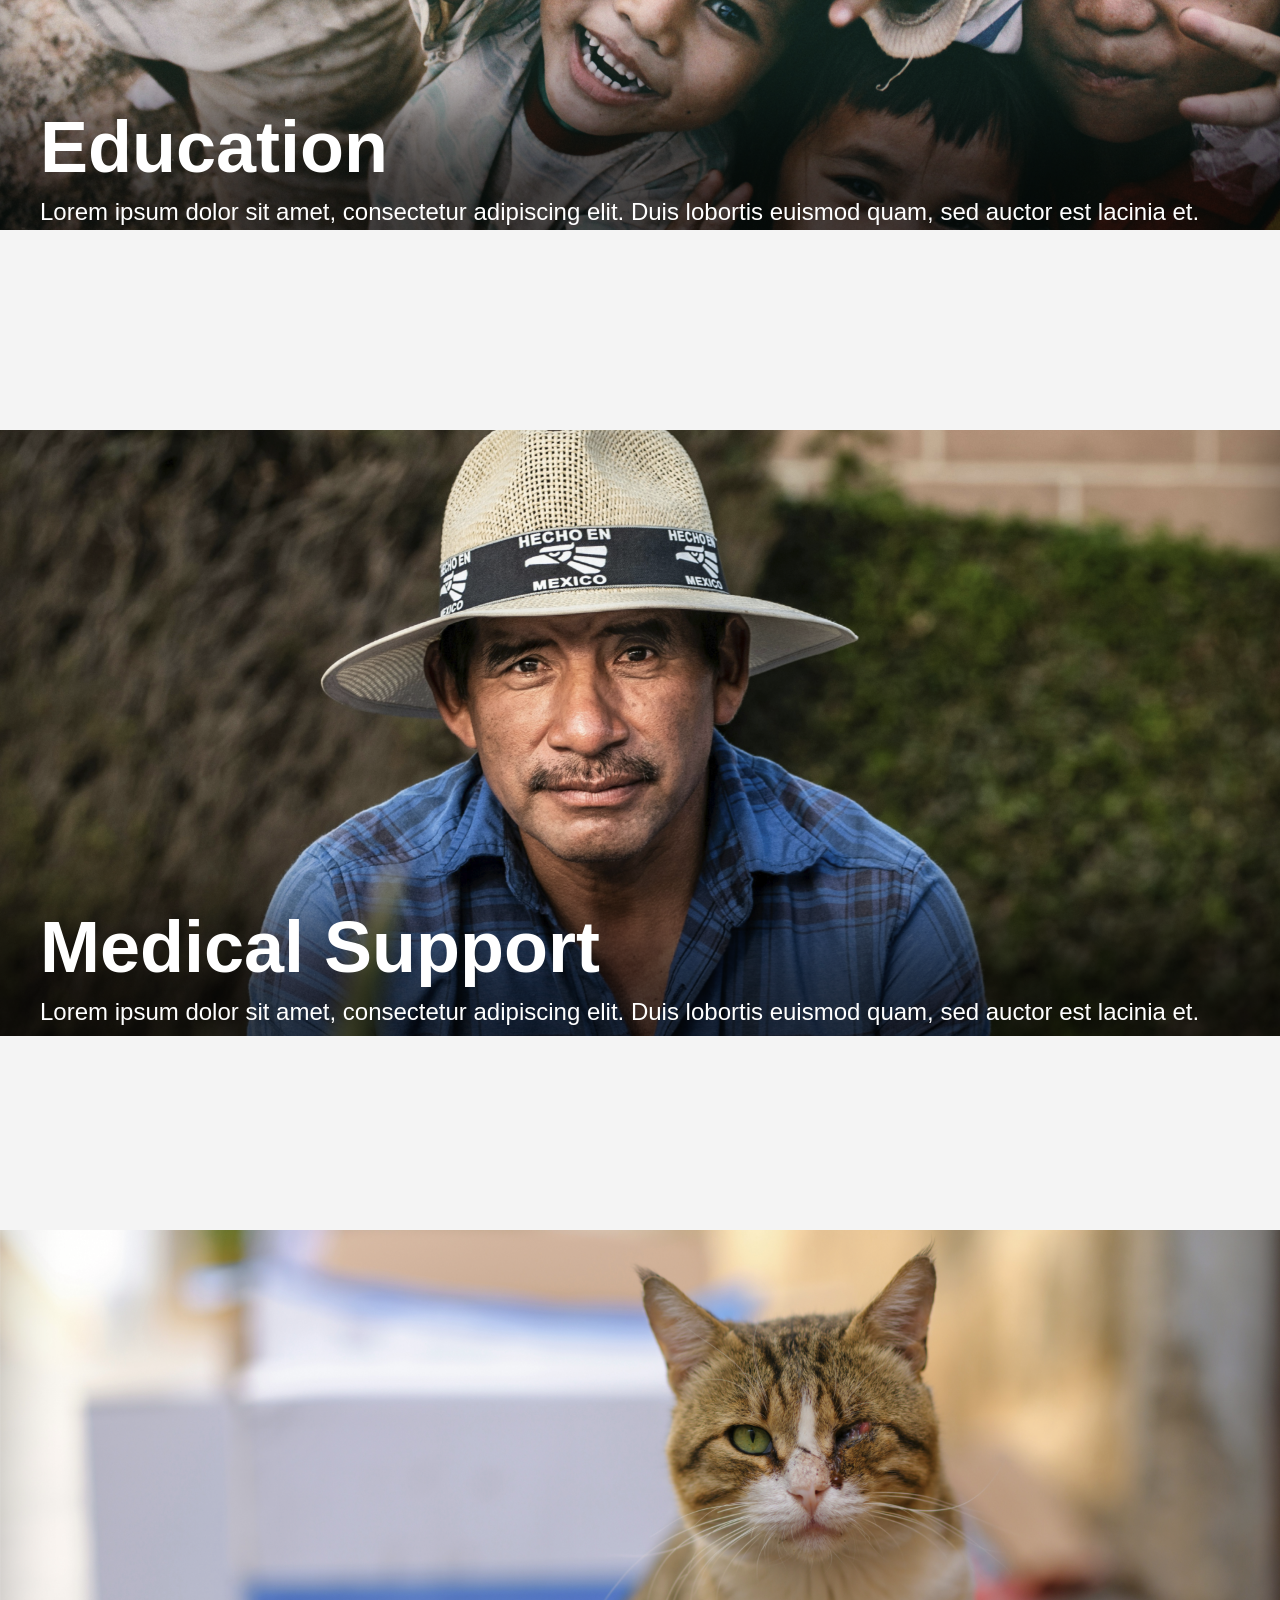
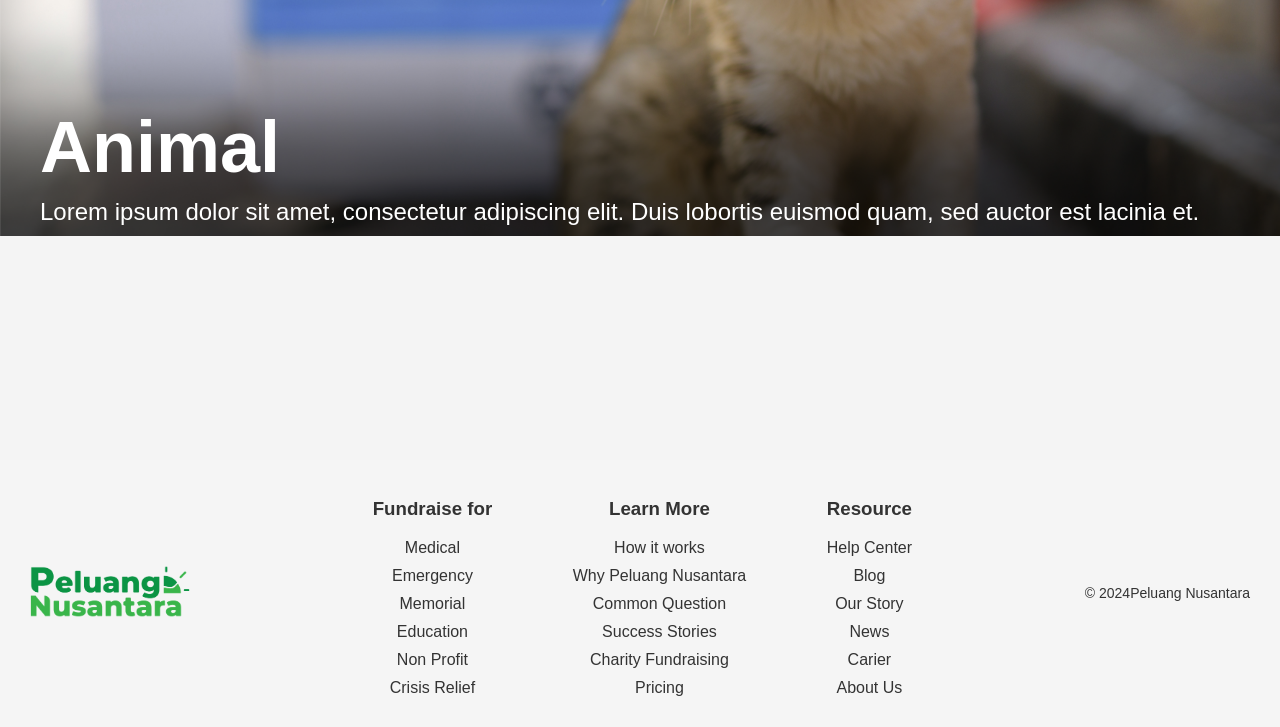
==== commit 29f6d41d: "Update: Navbar Update" ====
--- a/html/donationmenu.html
+++ b/html/donationmenu.html
@@ -13,18 +13,17 @@
 
 <body>
   <header>
-    <nav>
-      <ul>
-        <li><a href="../html/home.html">Home</a></li>
-        <li><a href="../html/donationmenu.html">Donate</a></li>
-        <li><a href="#">About Us</a></li>
-        <!-- <li><a href="#">Contact</a></li> -->
-      </ul>
-    </nav>
     <a href="../html/home.html">
       <div class="mylogo"><img src="../assets/logo.png" alt=""></div>
     </a>
-    <a href="../html/register.html" class="joinuss"><img src="../assets/join-us.png" alt=""></a>
+    <nav>
+      <ul>
+        <!-- <li><a href="../html/home.html">Home</a></li> -->
+        <li><a href="../html/donationmenu.html">Donate</a></li>
+        <li><a href="#">About Us</a></li>
+        <li><a href="../html/register.html" class="joinuss"><img src="../assets/btn2.png" alt=""></a></li>
+      </ul>
+    </nav>
   </header>
 
   <div class="container">
--- a/css/navbar.css
+++ b/css/navbar.css
@@ -17,6 +17,7 @@
   list-style-type: none;
   padding: 0;
   margin: 0;
+  align-items: center;
 }
 
 nav ul li {
@@ -35,10 +36,12 @@
 }
 
 .mylogo {
-  position: absolute;
+  /* position: absolute;
   left: 46%;
   transform: translateX(-50%);
-  transform: translateY(-50%);
+  transform: translateY(-50%); */
+  display: flex;
+  justify-content: left;
 }
 
 .mylogo img {
--- a/css/donationmenu.css
+++ b/css/donationmenu.css
@@ -84,7 +84,7 @@
   top: 0;
   left: 0;
   width: 100%;
-  height: 100%;
+  height: auto;
   color: white;
   display: flex;
   flex-direction: column;
@@ -93,6 +93,7 @@
   text-align: center;
   padding: 20px;
   border-radius: 10px;
+  transform: translateY(190%);
 }
 
 .lower-category h3 {
@@ -102,7 +103,7 @@
 
 .lower-category p {
   margin: 0 0 60px;
-  font-size: 2rem;
+  font-size: 1.5rem;
 }
 
 .button {
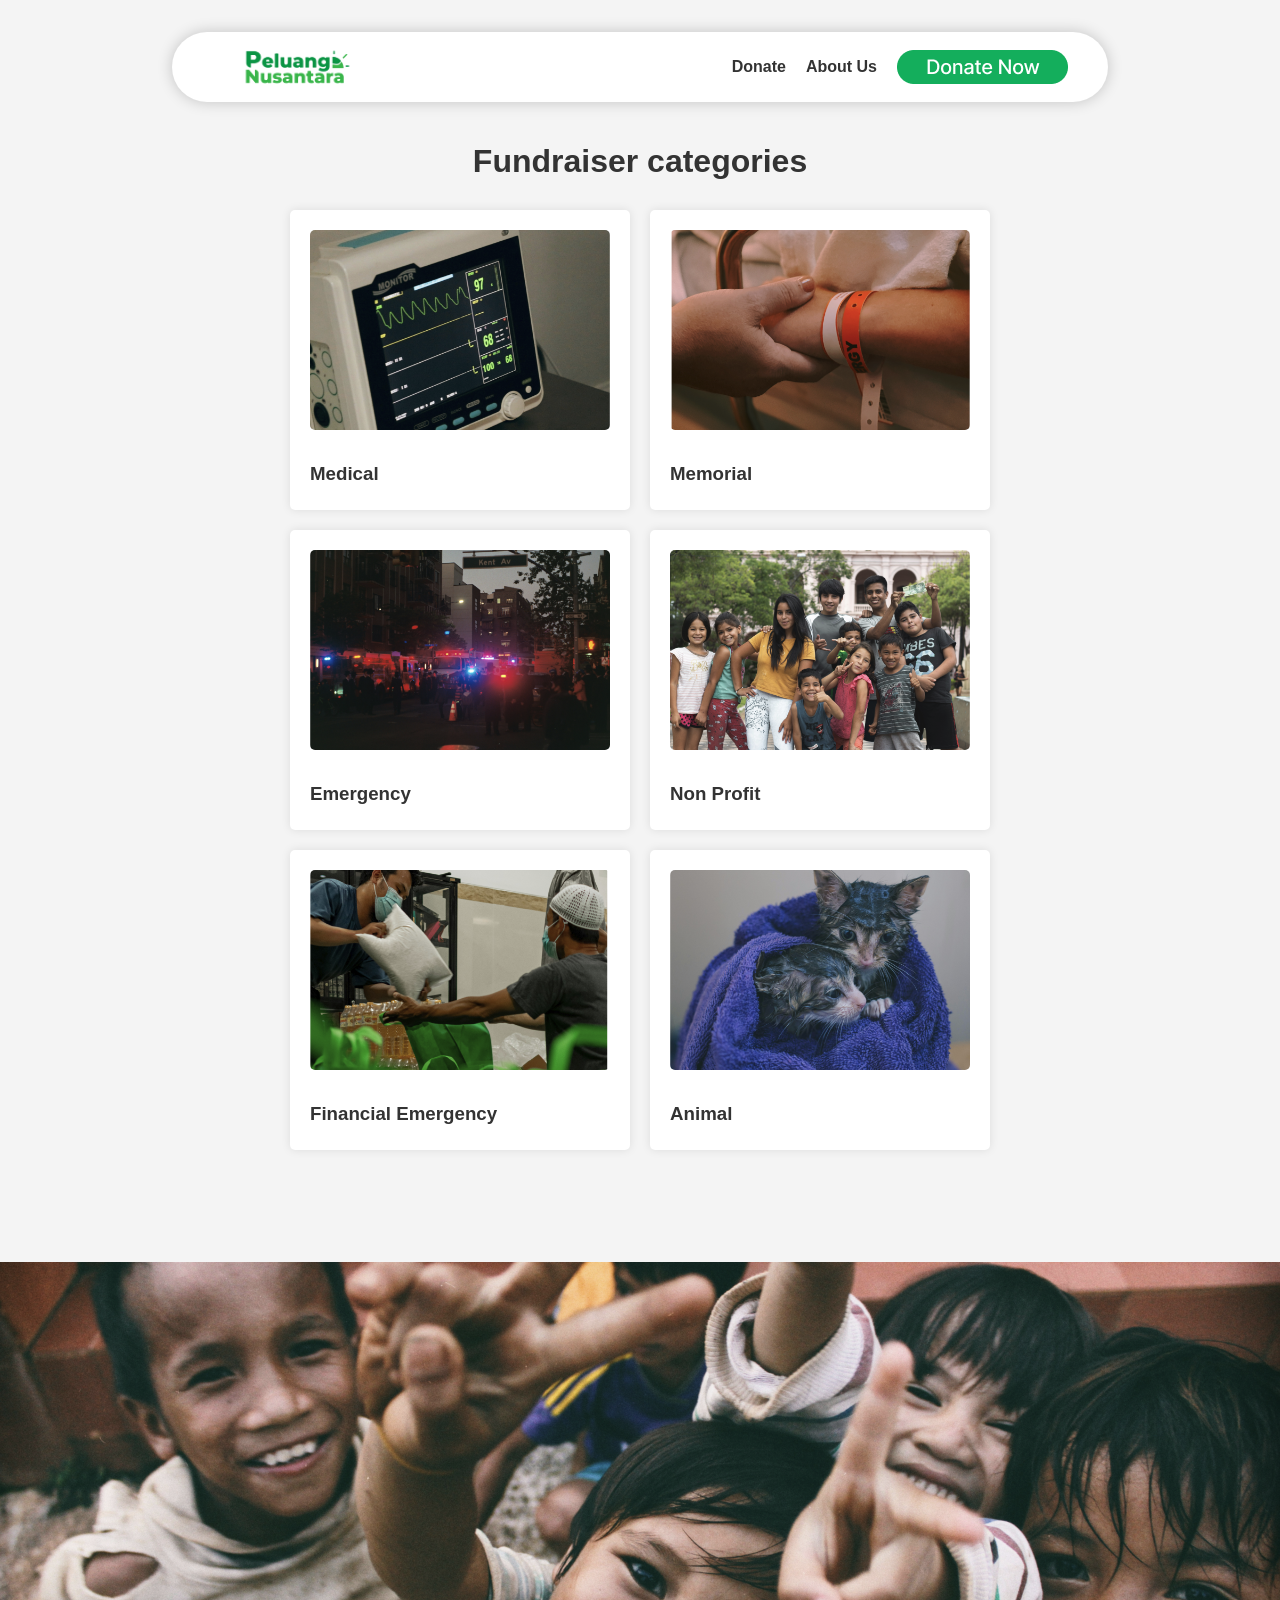
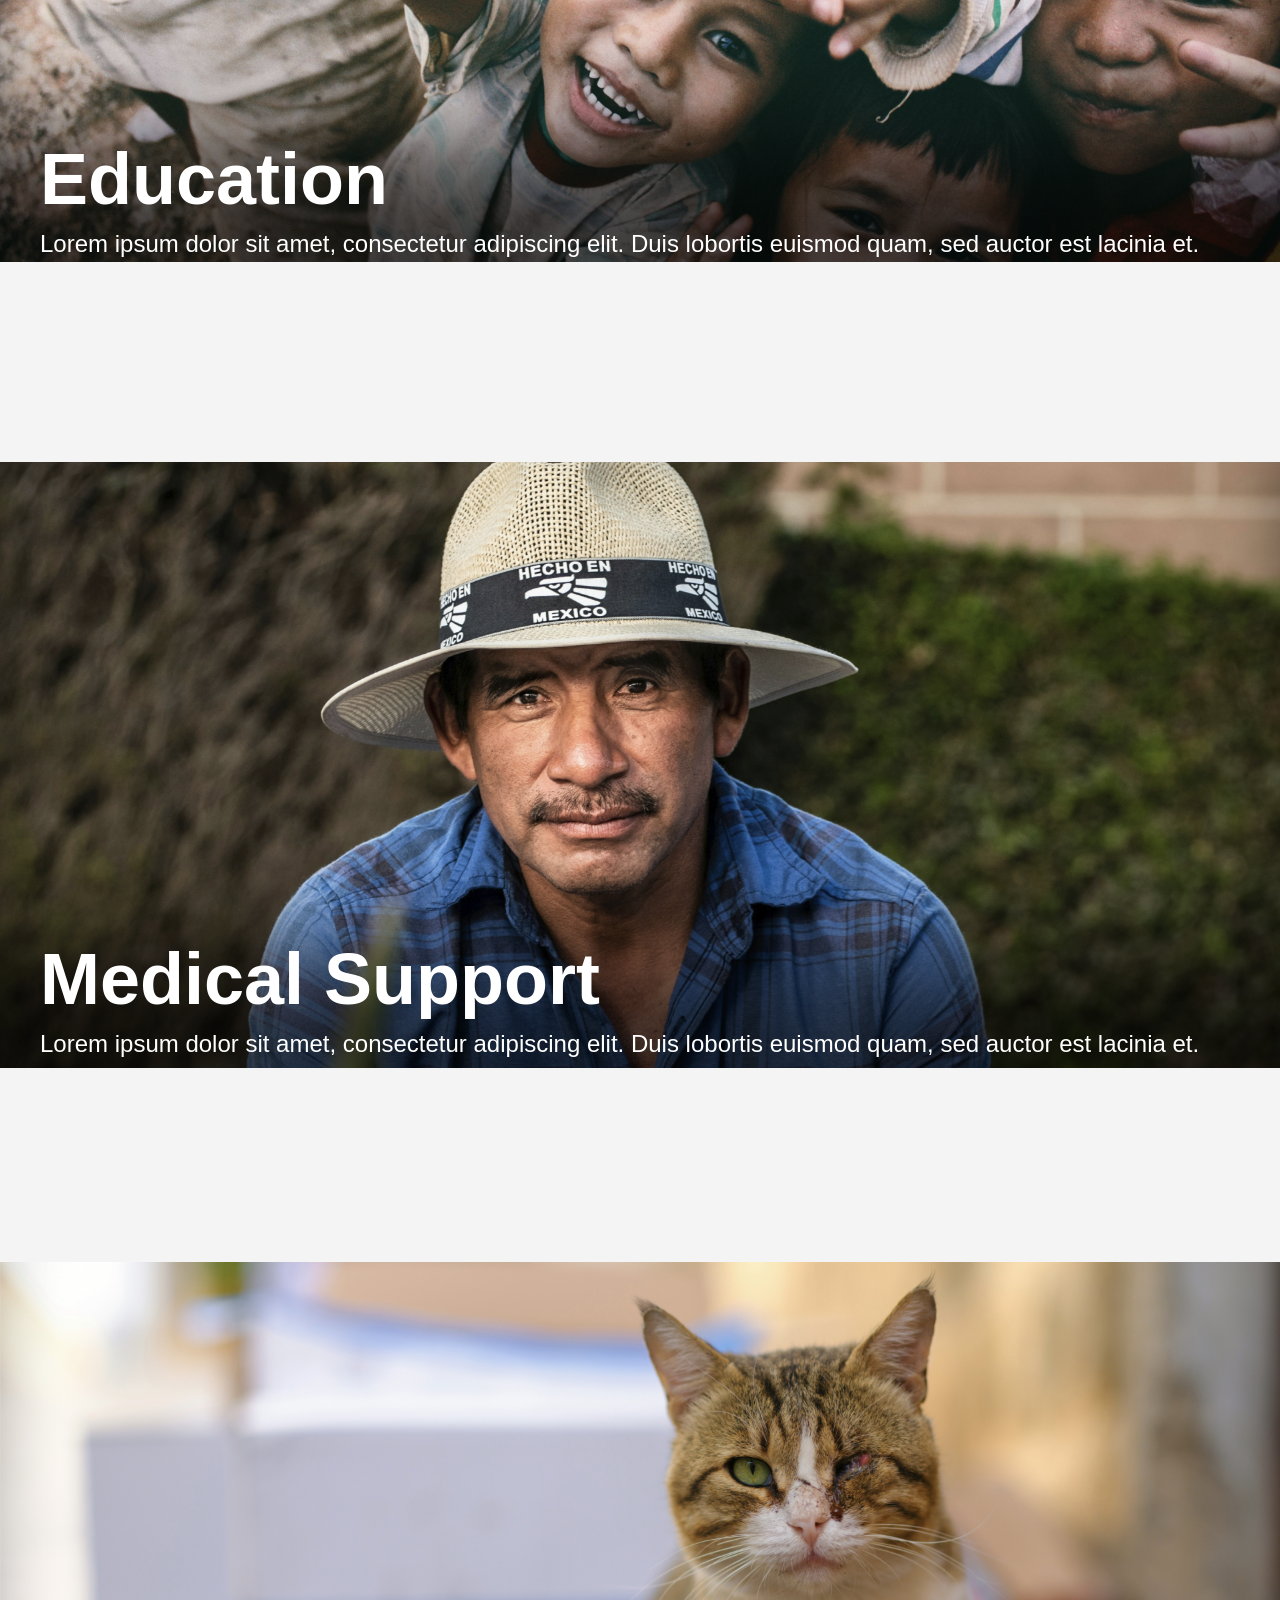
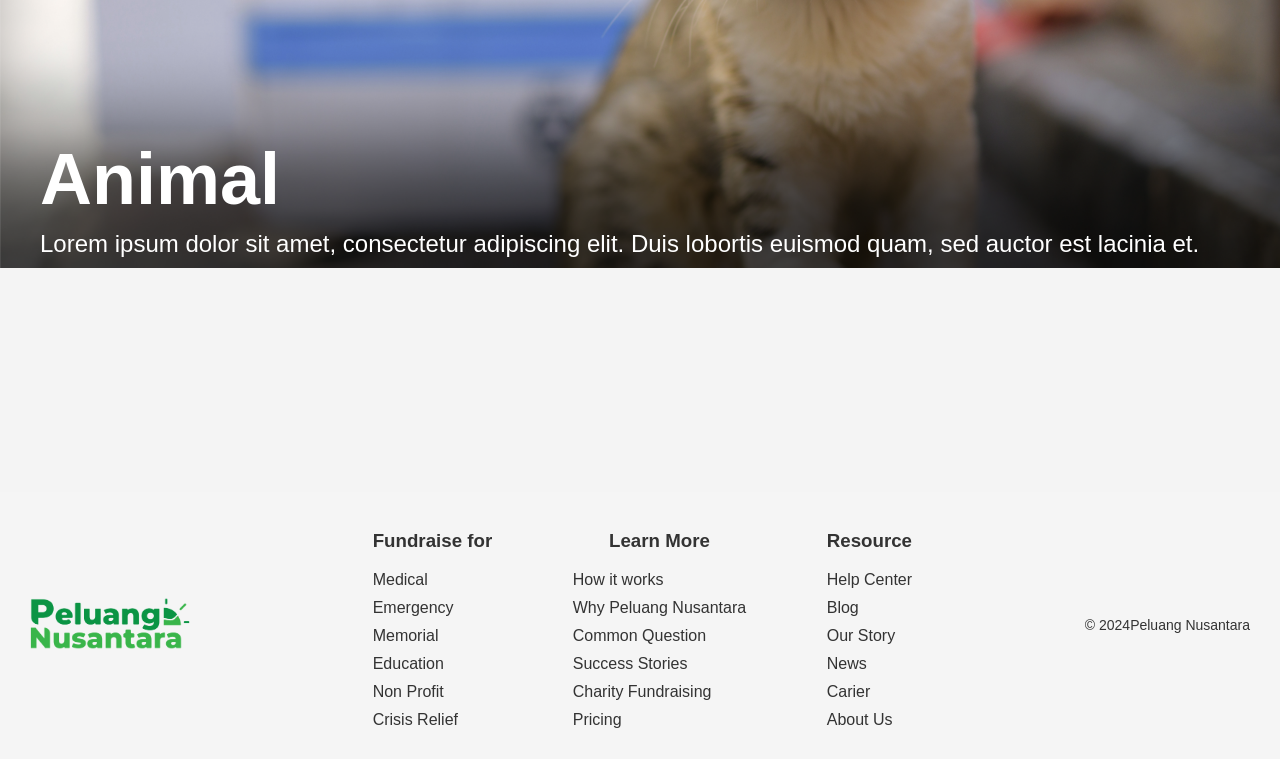
==== commit 1d082afc: "Update: Updated css styling to fit figma's style" ====
--- a/html/donationmenu.html
+++ b/html/donationmenu.html
@@ -13,17 +13,19 @@
 
 <body>
   <header>
-    <a href="../html/home.html">
-      <div class="mylogo"><img src="../assets/logo.png" alt=""></div>
-    </a>
-    <nav>
-      <ul>
-        <!-- <li><a href="../html/home.html">Home</a></li> -->
-        <li><a href="../html/donationmenu.html">Donate</a></li>
-        <li><a href="#">About Us</a></li>
-        <li><a href="../html/register.html" class="joinuss"><img src="../assets/btn2.png" alt=""></a></li>
-      </ul>
-    </nav>
+    <div class="navbar">
+      <a href="../html/home.html">
+        <div class="mylogo"><img src="../assets/logo.png" alt=""></div>
+      </a>
+      <nav>
+        <ul>
+          <!-- <li><a href="../html/home.html">Home</a></li> -->
+          <li><a href="../html/donationmenu.html">Donate</a></li>
+          <li><a href="#">About Us</a></li>
+          <li><a href="../html/register.html" class="joinuss"><img src="../assets/btn2.png" alt=""></a></li>
+        </ul>
+      </nav>
+    </div>
   </header>
 
   <div class="container">
--- a/css/navbar.css
+++ b/css/navbar.css
@@ -5,11 +5,19 @@
 
 header {
   display: flex;
+  justify-content: center;
+}
+
+.navbar {
+  display: flex;
   justify-content: space-between;
   align-items: center;
   padding: 10px 20px;
-  background-color: #f8f8f8;
-  box-shadow: 0px 2px 4px rgba(0, 0, 0, 0.1);
+  background-color: rgba(255, 255, 255, 1);
+  box-shadow: 0px 0px 15px rgba(0, 0, 0, 0.2);
+  width: 70%;
+  border-radius: 40px;
+  margin-top: 2em;
 }
 
 nav ul {
@@ -46,6 +54,7 @@
 
 .mylogo img {
   max-height: 50px;
+  margin-left: 40%;
 }
 
 .joinuss {
--- a/css/footer-atass.css
+++ b/css/footer-atass.css
@@ -28,6 +28,7 @@
     list-style: none;
     padding: 0;
     margin: 0;
+    text-align: left;
 }
 
 .footer-nav li {
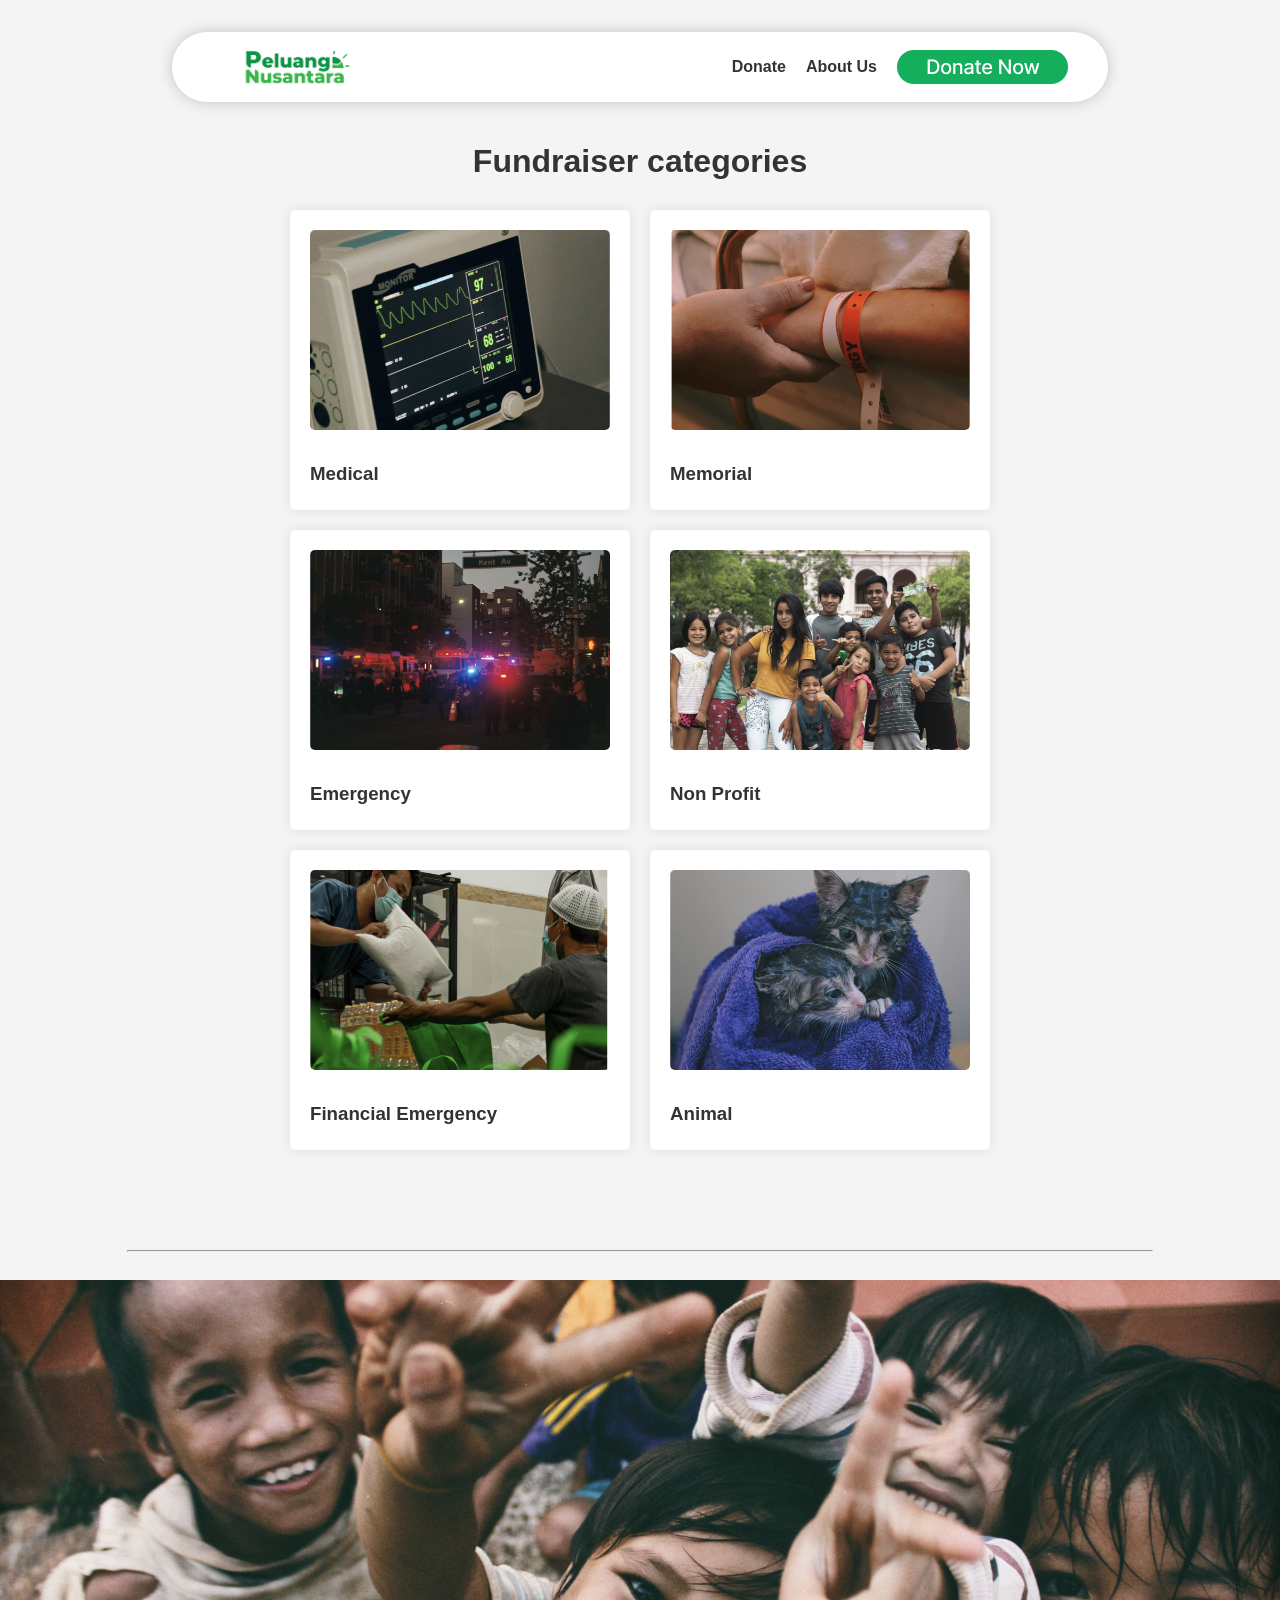
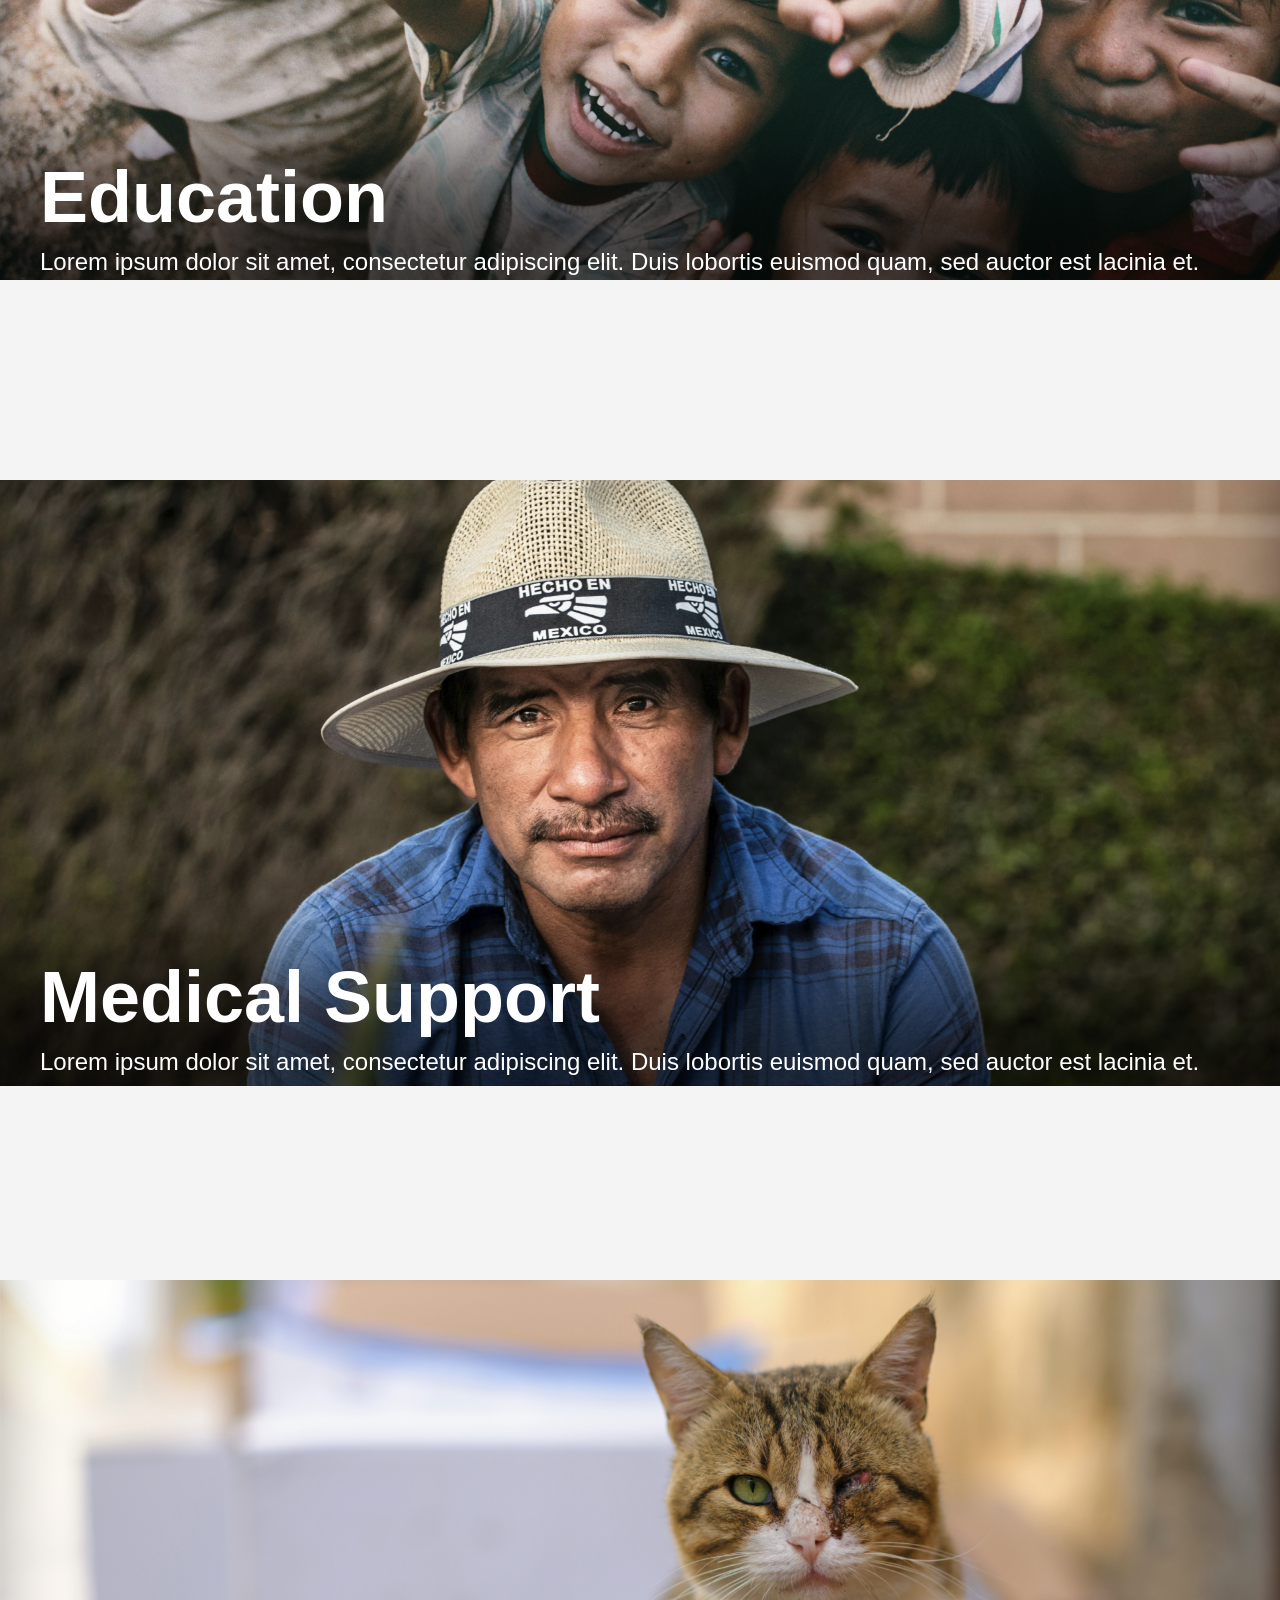
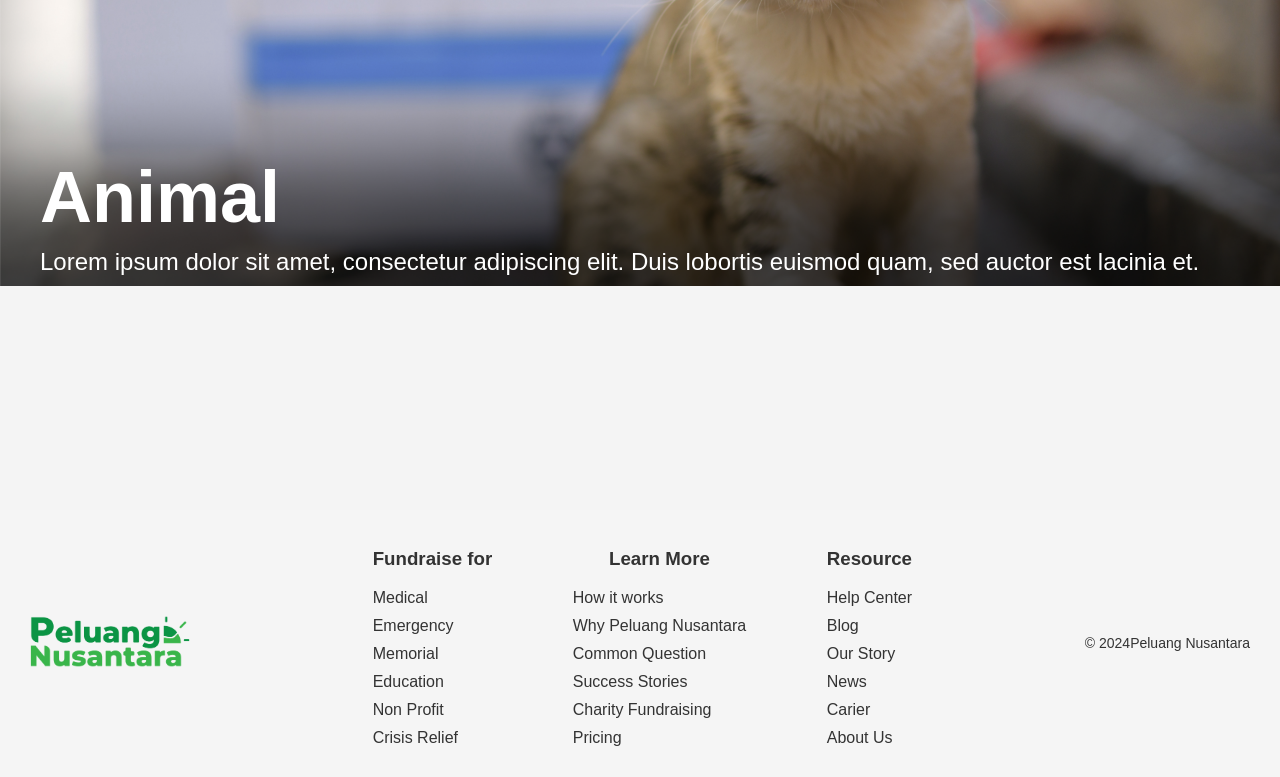
==== commit 1530e73a: "Update: Css styling for better spacing" ====
--- a/html/donationmenu.html
+++ b/html/donationmenu.html
@@ -81,7 +81,7 @@
       </div>
     </div>
   </div>
-
+  <hr>
   <div class="lower-container">
     <div class="lower-category">
       <a href="information.html">
--- a/css/donationmenu.css
+++ b/css/donationmenu.css
@@ -2,6 +2,10 @@
   font-family: Arial, Helvetica, sans-serif;
   background-color: #f4f4f4;
   margin: 0;
+}
+
+hr {
+  max-width: 80%;
 }
 
 .container {
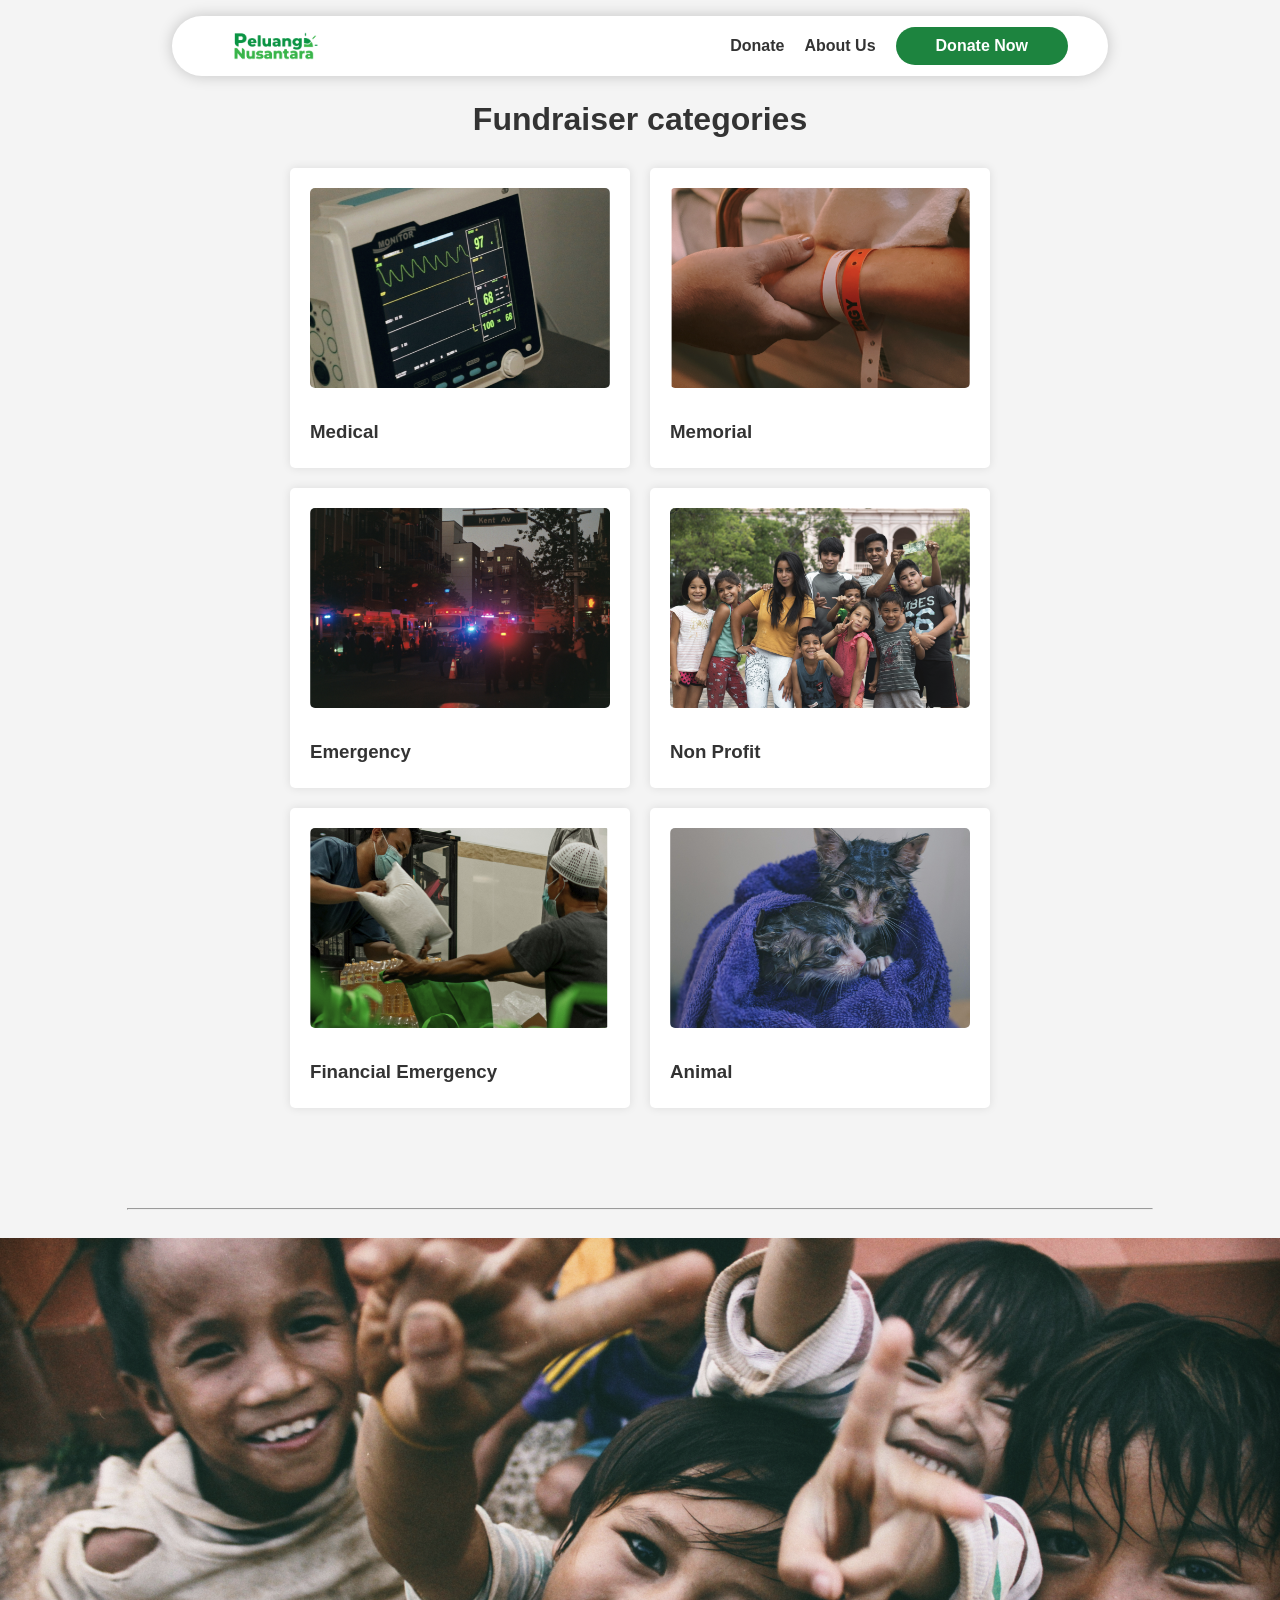
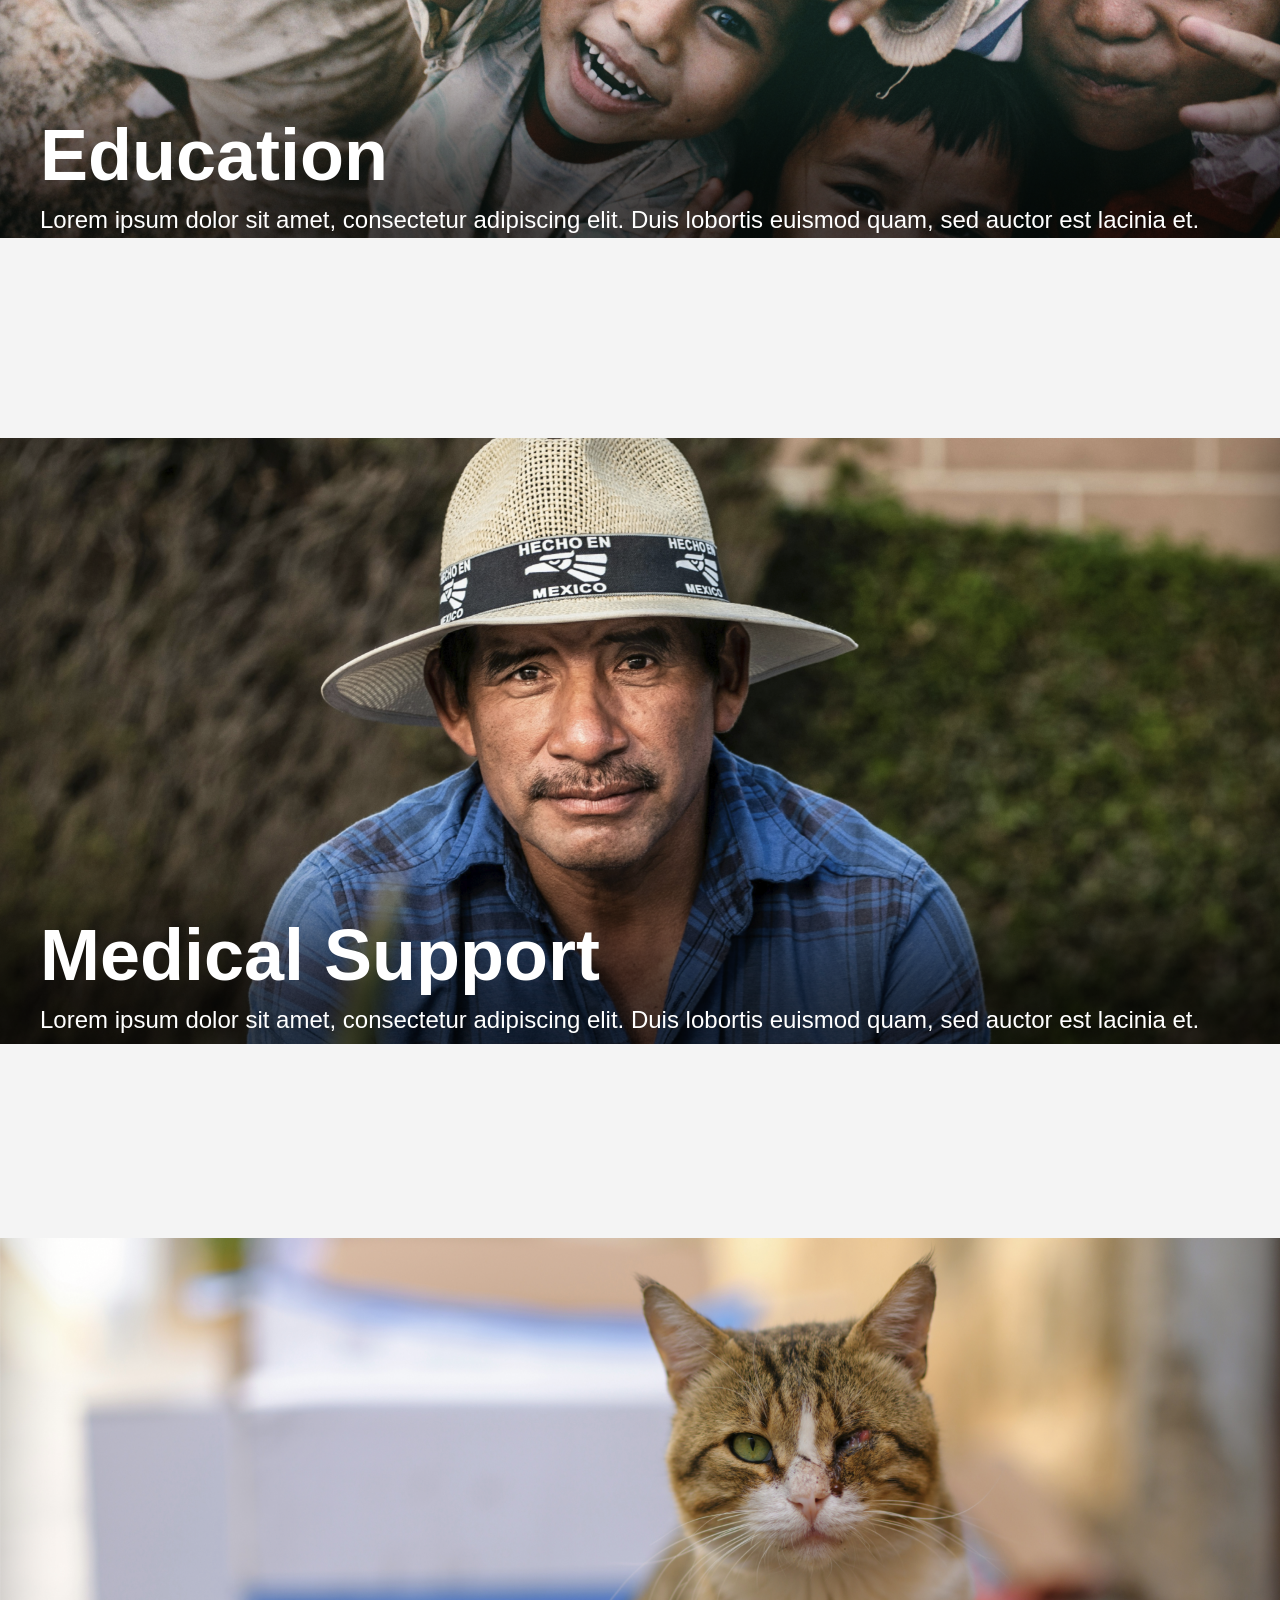
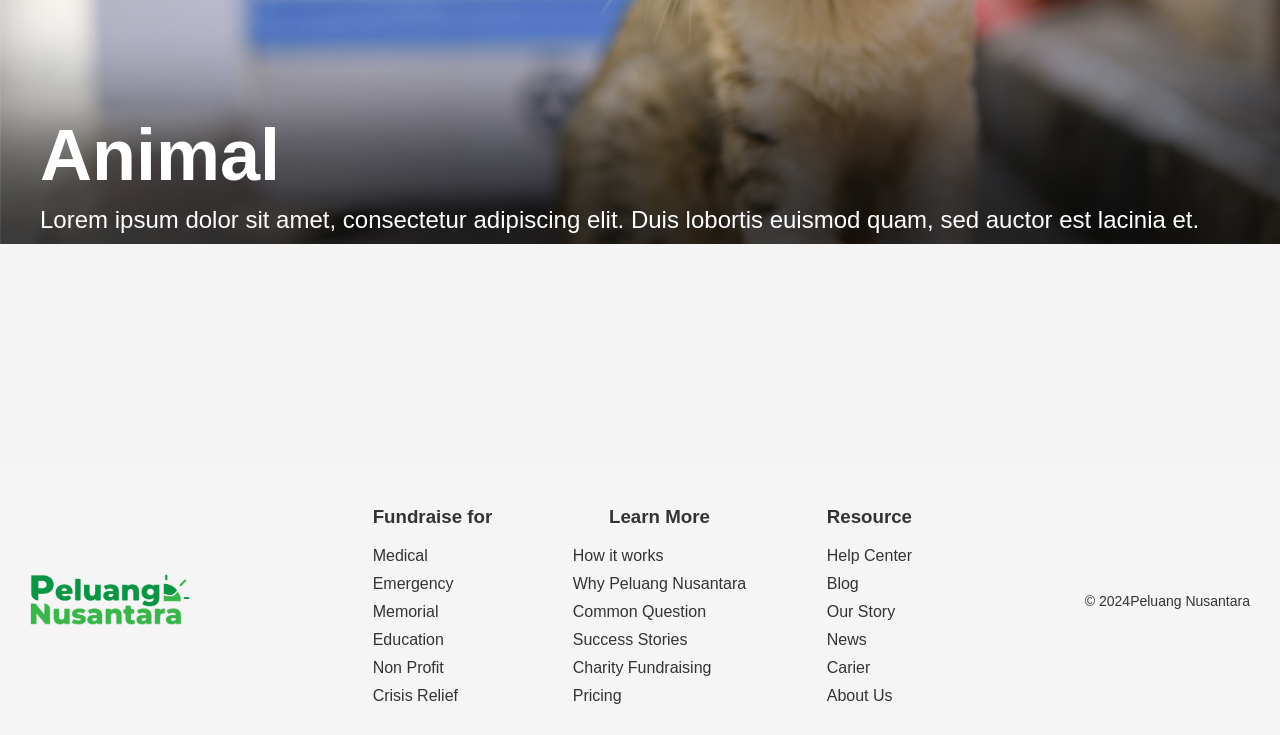
==== commit 1bdbcf71: "Update: Massive UI change for html and css for better viewing and decoration" ====
--- a/html/donationmenu.html
+++ b/html/donationmenu.html
@@ -2,170 +2,198 @@
 <html>
 
 <head>
-  <meta charset="UTF-8">
-  <meta name="viewport" content="width=device-width, initial-scale=1.0">
-  <title>Peluang Nusantara - Home</title>
-  <link rel="stylesheet" href="../css/navbar.css">
-  <link rel="stylesheet" href="../css/donationmenu.css">
-  <link rel="stylesheet" href="../css/footer-atass.css">
-  <link rel="stylesheet" href="../css/footer-bawah.css">
+    <meta charset="UTF-8">
+    <meta name="viewport" content="width=device-width, initial-scale=1.0">
+    <title>Peluang Nusantara - Home</title>
+    <link rel="stylesheet" href="../css/navbar.css">
+    <link rel="stylesheet" href="../css/donationmenu.css">
+    <link rel="stylesheet" href="../css/footer-atass.css">
+    <link rel="stylesheet" href="../css/footer-bawah.css">
 </head>
 
 <body>
-  <header>
-    <div class="navbar">
-      <a href="../html/home.html">
-        <div class="mylogo"><img src="../assets/logo.png" alt=""></div>
-      </a>
-      <nav>
-        <ul>
-          <!-- <li><a href="../html/home.html">Home</a></li> -->
-          <li><a href="../html/donationmenu.html">Donate</a></li>
-          <li><a href="#">About Us</a></li>
-          <li><a href="../html/register.html" class="joinuss"><img src="../assets/btn2.png" alt=""></a></li>
-        </ul>
-      </nav>
+    <header>
+        <div class="navbar">
+            <a href="../html/home.html">
+                <img src="../assets/logo.png" class="mylogo" alt="Homepage" loading="lazy">
+            </a>
+            <nav>
+                <ul>
+                    <!-- <li><a href="../html/home.html">Home</a></li> -->
+                    <li><a href="../html/donationmenu.html">Donate</a></li>
+                    <li><a href="#">About Us</a></li>
+                    <li>
+                        <a href="../html/register.html" class="joinuss">
+                            Donate Now
+                        </a>
+                    </li>
+                </ul>
+            </nav>
+        </div>
+    </header>
+
+    <div class="container">
+        <h1>Fundraiser categories</h1>
+        <div class="categories">
+            <div class="category">
+                <a href="donationinti.html">
+                    <img src="../assets/medical.png" alt="Medical">
+                    <h3>Medical</h3>
+                    <!-- <p>Lorem ipsum dolor sit amet, consectetur adipiscing elit. Duis lobortis euismod quam, sed auctor est lacinia
+            et.</p> -->
+                </a>
+            </div>
+            <div class="category">
+                <a href="donationinti.html">
+                    <img src="../assets/memorial.png" alt="Memorial">
+                    <h3>Memorial</h3>
+                    <!-- <p>Lorem ipsum dolor sit amet, consectetur adipiscing elit. Duis lobortis euismod quam, sed auctor est lacinia
+            et.</p> -->
+                </a>
+            </div>
+            <div class="category">
+                <a href="donationinti.html">
+                    <img src="../assets/emergency.png" alt="Emergency">
+                    <h3>Emergency</h3>
+                    <!-- <p>Lorem ipsum dolor sit amet, consectetur adipiscing elit. Duis lobortis euismod quam, sed auctor est lacinia
+            et.</p> -->
+                </a>
+            </div>
+            <div class="category">
+                <a href="donationinti.html">
+                    <img src="../assets/nonprofit.png" alt="Non Profit">
+                    <h3>Non Profit</h3>
+                    <!-- <p>Lorem ipsum dolor sit amet, consectetur adipiscing elit. Duis lobortis euismod quam, sed auctor est lacinia
+            et.</p> -->
+                </a>
+            </div>
+            <div class="category">
+                <a href="donationinti.html">
+                    <img src="../assets/finanEmer.png" alt="Financial Emergency">
+                    <h3>Financial Emergency</h3>
+                    <!-- <p>Lorem ipsum dolor sit amet, consectetur adipiscing elit. Duis lobortis euismod quam, sed auctor est lacinia
+            et.</p> -->
+                </a>
+            </div>
+            <div class="category">
+                <a href="donationinti.html">
+                    <img src="../assets/animal.png" alt="Animal">
+                    <h3>Animal</h3>
+                    <!-- <p>Lorem ipsum dolor sit amet, consectetur adipiscing elit. Duis lobortis euismod quam, sed auctor est lacinia
+            et.</p> -->
+                </a>
+            </div>
+        </div>
     </div>
-  </header>
+    <hr>
+    <div class="lower-container">
+        <div class="lower-category">
+            <a href="information.html">
+                <img src="../assets/education.png" alt="Education">
+                <div class="overlay">
+                    <h3>Education</h3>
+                    <p>Lorem ipsum dolor sit amet, consectetur adipiscing elit. Duis lobortis euismod quam, sed auctor
+                        est lacinia
+                        et.
+                    </p>
+                </div>
+            </a>
+        </div>
+        <div class="lower-category">
+            <a href="information.html">
+                <img src="../assets/medSup.png" alt="Medical Support">
+                <div class="overlay">
+                    <h3>Medical Support</h3>
+                    <p>Lorem ipsum dolor sit amet, consectetur adipiscing elit. Duis lobortis euismod quam, sed auctor
+                        est lacinia
+                        et.
+                    </p>
+                </div>
+            </a>
+        </div>
+        <div class="lower-category">
+            <a href="information.html">
+                <img src="../assets/oneEyeCat.png" alt="Animal one eye cat rescue">
+                <div class="overlay">
+                    <h3>Animal</h3>
+                    <p>Lorem ipsum dolor sit amet, consectetur adipiscing elit. Duis lobortis euismod quam, sed auctor
+                        est lacinia
+                        et.
+                    </p>
+                </div>
+            </a>
+        </div>
+    </div>
 
-  <div class="container">
-    <h1>Fundraiser categories</h1>
-    <div class="categories">
-      <div class="category">
-        <a href="donationinti.html">
-          <img src="../assets/medical.png" alt="Medical">
-          <h3>Medical</h3>
-          <!-- <p>Lorem ipsum dolor sit amet, consectetur adipiscing elit. Duis lobortis euismod quam, sed auctor est lacinia
-            et.</p> -->
-        </a>
-      </div>
-      <div class="category">
-        <a href="donationinti.html">
-          <img src="../assets/memorial.png" alt="Memorial">
-          <h3>Memorial</h3>
-          <!-- <p>Lorem ipsum dolor sit amet, consectetur adipiscing elit. Duis lobortis euismod quam, sed auctor est lacinia
-            et.</p> -->
-        </a>
-      </div>
-      <div class="category">
-        <a href="donationinti.html">
-          <img src="../assets/emergency.png" alt="Emergency">
-          <h3>Emergency</h3>
-          <!-- <p>Lorem ipsum dolor sit amet, consectetur adipiscing elit. Duis lobortis euismod quam, sed auctor est lacinia
-            et.</p> -->
-        </a>
-      </div>
-      <div class="category">
-        <a href="donationinti.html">
-          <img src="../assets/nonprofit.png" alt="Non Profit">
-          <h3>Non Profit</h3>
-          <!-- <p>Lorem ipsum dolor sit amet, consectetur adipiscing elit. Duis lobortis euismod quam, sed auctor est lacinia
-            et.</p> -->
-        </a>
-      </div>
-      <div class="category">
-        <a href="donationinti.html">
-          <img src="../assets/finanEmer.png" alt="Financial Emergency">
-          <h3>Financial Emergency</h3>
-          <!-- <p>Lorem ipsum dolor sit amet, consectetur adipiscing elit. Duis lobortis euismod quam, sed auctor est lacinia
-            et.</p> -->
-        </a>
-      </div>
-      <div class="category">
-        <a href="donationinti.html">
-          <img src="../assets/animal.png" alt="Animal">
-          <h3>Animal</h3>
-          <!-- <p>Lorem ipsum dolor sit amet, consectetur adipiscing elit. Duis lobortis euismod quam, sed auctor est lacinia
-            et.</p> -->
-        </a>
-      </div>
-    </div>
-  </div>
-  <hr>
-  <div class="lower-container">
-    <div class="lower-category">
-      <a href="information.html">
-        <img src="../assets/education.png" alt="Education">
-        <div class="overlay">
-          <h3>Education</h3>
-          <p>Lorem ipsum dolor sit amet, consectetur adipiscing elit. Duis lobortis euismod quam, sed auctor est lacinia
-            et.
-          </p>
+    <footer class="footer">
+        <div class="footer-logo">
+            <div class="mylogo-footer"><img src="../assets/logo.png" alt="Peluang Nusantara Logo"></div>
         </div>
-      </a>
-    </div>
-    <div class="lower-category">
-      <a href="information.html">
-        <img src="../assets/medSup.png" alt="Medical Support">
-        <div class="overlay">
-          <h3>Medical Support</h3>
-          <p>Lorem ipsum dolor sit amet, consectetur adipiscing elit. Duis lobortis euismod quam, sed auctor est lacinia
-            et.
-          </p>
+        <div class="footer-nav">
+            <div>
+                <h3>Fundraise for</h3>
+                <ul>
+                    <li><a href="../html/donationinti.html">Medical</a></li>
+                    <li><a href="../html/donationinti.html">Emergency</a></li>
+                    <li><a href="../html/donationinti.html">Memorial</a></li>
+                    <li><a href="../html/donationinti.html">Education</a></li>
+                    <li><a href="../html/donationinti.html">Non Profit</a></li>
+                    <li><a href="../html/donationinti.html">Crisis Relief</a></li>
+                </ul>
+            </div>
+            <div>
+                <h3>Learn More</h3>
+                <ul>
+                    <li><a href="#">How it works</a></li>
+                    <li><a href="#">Why Peluang Nusantara</a></li>
+                    <li><a href="#">Common Question</a></li>
+                    <li><a href="#">Success Stories</a></li>
+                    <li><a href="#">Charity Fundraising</a></li>
+                    <li><a href="#">Pricing</a></li>
+                </ul>
+            </div>
+            <div>
+                <h3>Resource</h3>
+                <ul>
+                    <li><a href="#">Help Center</a></li>
+                    <li><a href="#">Blog</a></li>
+                    <li><a href="#">Our Story</a></li>
+                    <li><a href="#">News</a></li>
+                    <li><a href="#">Carier</a></li>
+                    <li><a href="#">About Us</a></li>
+                </ul>
+            </div>
         </div>
-      </a>
-    </div>
-    <div class="lower-category">
-      <a href="information.html">
-        <img src="../assets/oneEyeCat.png" alt="Animal one eye cat rescue">
-        <div class="overlay">
-          <h3>Animal</h3>
-          <p>Lorem ipsum dolor sit amet, consectetur adipiscing elit. Duis lobortis euismod quam, sed auctor est lacinia
-            et.
-          </p>
-        </div>
-      </a>
-    </div>
-  </div>
-
-  <footer class="footer">
-    <div class="footer-logo">
-      <div class="mylogo-footer"><img src="../assets/logo.png" alt="Peluang Nusantara Logo"></div>
-    </div>
-    <div class="footer-nav">
-      <div>
-        <h3>Fundraise for</h3>
-        <ul>
-          <li><a href="../html/donationinti.html">Medical</a></li>
-          <li><a href="../html/donationinti.html">Emergency</a></li>
-          <li><a href="../html/donationinti.html">Memorial</a></li>
-          <li><a href="../html/donationinti.html">Education</a></li>
-          <li><a href="../html/donationinti.html">Non Profit</a></li>
-          <li><a href="../html/donationinti.html">Crisis Relief</a></li>
-        </ul>
-      </div>
-      <div>
-        <h3>Learn More</h3>
-        <ul>
-          <li><a href="#">How it works</a></li>
-          <li><a href="#">Why Peluang Nusantara</a></li>
-          <li><a href="#">Common Question</a></li>
-          <li><a href="#">Success Stories</a></li>
-          <li><a href="#">Charity Fundraising</a></li>
-          <li><a href="#">Pricing</a></li>
-        </ul>
-      </div>
-      <div>
-        <h3>Resource</h3>
-        <ul>
-          <li><a href="#">Help Center</a></li>
-          <li><a href="#">Blog</a></li>
-          <li><a href="#">Our Story</a></li>
-          <li><a href="#">News</a></li>
-          <li><a href="#">Carier</a></li>
-          <li><a href="#">About Us</a></li>
-        </ul>
-      </div>
-    </div>
-    <div class="footer-links">
-      <a href="#">© 2024Peluang Nusantara</a>
-      <!-- <a href="#">Terms</a>
+        <div class="footer-links">
+            <a href="#">© 2024Peluang Nusantara</a>
+            <!-- <a href="#">Terms</a>
             <a href="#">Privacy Notice</a>
             <a href="#">Legal</a>
             <a href="#">Accessibility Statement</a>
             <a href="#">Your Privacy Cookies</a> -->
-    </div>
-  </footer>
+        </div>
+    </footer>
+
+    <script>
+        window.addEventListener('scroll', (event) => {
+            let scroll = this.scrollY;
+            if (scroll >= 100) {
+                document.getElementsByClassName('navbar')[0]
+                    .setAttribute('style', `
+                        width: 90%;
+                        background-color: rgba(255, 255, 255, 0.65);
+                        backdrop-filter: blur(5px);
+                    `);
+            } else {
+                document.getElementsByClassName('navbar')[0]
+                    .setAttribute('style', `
+                        width: 70%;
+                        background-color: rgba(255, 255, 255, 1);
+                        backdrop-filter: blur(0px);
+                    `);
+            }
+        })
+    </script>
 </body>
 
 </html>
--- a/css/navbar.css
+++ b/css/navbar.css
@@ -1,72 +1,76 @@
 body {
-  margin: 0;
-  font-family: sans-serif;
+    margin: 0;
+    font-family: sans-serif;
 }
 
 header {
-  display: flex;
-  justify-content: center;
+    display: flex;
+    justify-content: center;
+    position: sticky;
+    top: 1em;
+    z-index: 99;
 }
 
 .navbar {
-  display: flex;
-  justify-content: space-between;
-  align-items: center;
-  padding: 10px 20px;
-  background-color: rgba(255, 255, 255, 1);
-  box-shadow: 0px 0px 15px rgba(0, 0, 0, 0.2);
-  width: 70%;
-  border-radius: 40px;
-  margin-top: 2em;
+    display: flex;
+    justify-content: space-between;
+    align-items: center;
+    padding: 10px 20px;
+    background-color: rgba(255, 255, 255, 1);
+    box-shadow: 0px 0px 15px rgba(0, 0, 0, 0.2);
+    width: 70%;
+    border-radius: 40px;
+    transition: 1s ease;
 }
 
 nav ul {
-  display: flex;
-  list-style-type: none;
-  padding: 0;
-  margin: 0;
-  align-items: center;
+    display: flex;
+    list-style-type: none;
+    padding: 0;
+    margin: 0;
+    align-items: center;
 }
 
 nav ul li {
-  margin-right: 20px;
+    margin-right: 20px;
 }
 
 nav ul li a {
-  text-decoration: none;
-  color: #333;
-  font-weight: bold;
-  transition: color 0.3s ease;
+    text-decoration: none;
+    color: #333;
+    font-weight: bold;
+    transition: 0.3s ease;
 }
 
 nav ul li a:hover {
-  color: #007BFF;
+    color: #007BFF;
+    letter-spacing: 1px;
 }
 
 .mylogo {
-  /* position: absolute;
+    /* position: absolute;
   left: 46%;
   transform: translateX(-50%);
   transform: translateY(-50%); */
-  display: flex;
-  justify-content: left;
-}
-
-.mylogo img {
-  max-height: 50px;
-  margin-left: 40%;
+    display: flex;
+    justify-content: left;
+    max-height: 40px;
+    margin-left: 40%;
 }
 
 .joinuss {
-  display: flex;
-  align-items: center;
+    display: flex;
+    align-items: center;
+    background: rgb(29, 132, 63);
+    color: white;
+    padding: 10px 40px;
+    border-radius: 30px;
+    transition: 0.3s ease;
 }
 
-.joinuss img {
-  max-height: 40px;
-  transition: transform 0.3s ease;
-}
-
-.joinuss img:hover {
-  transform: scale(1.1);
+.joinuss:hover {
+    transform: scale(1.05);
+    margin-right: -5px;
+    color: white;
+    letter-spacing: 1px;
 }
